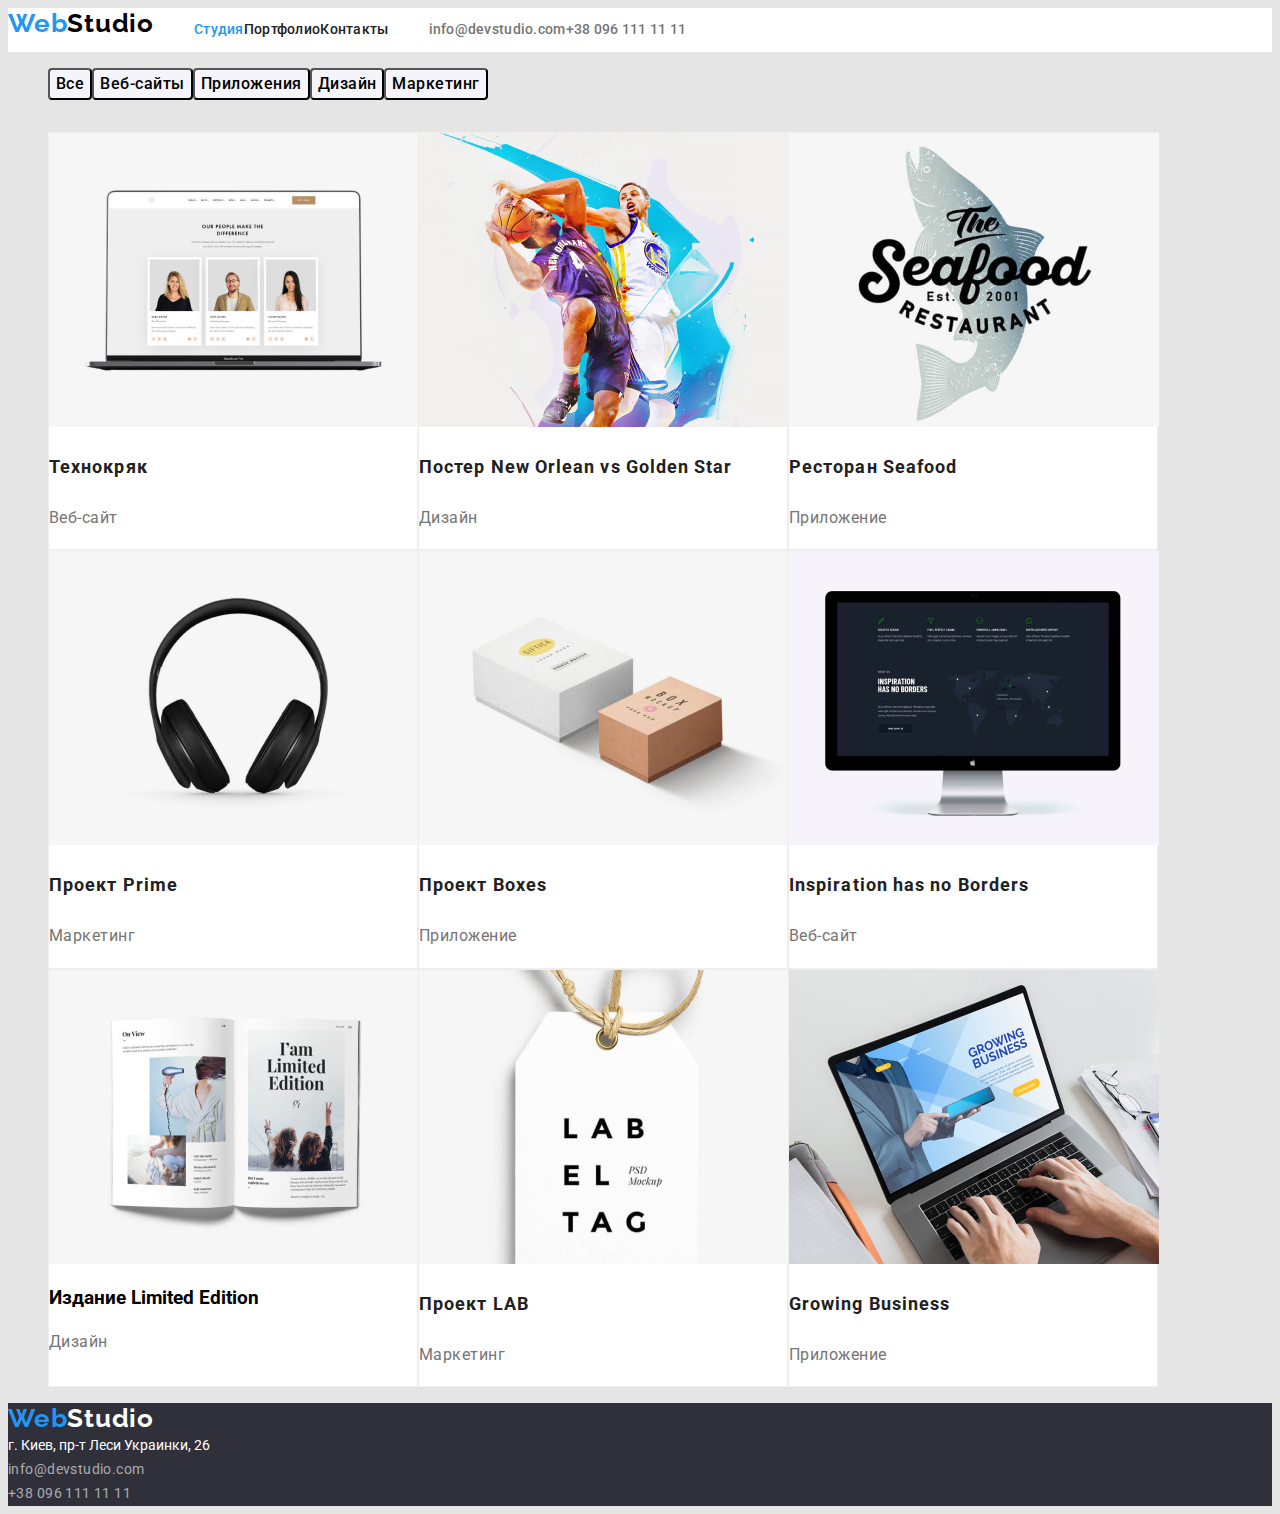
==== portfolio.html @ 60497eec "Add files via upload" ====
<!DOCTYPE html>
<html lang="ru">

<head>
    <meta charset="UTF-8">
    <meta http-equiv="X-UA-Compatible" content="IE=edge">
    <meta name="viewport" content="width=device-width, initial-scale=1.0">
    <title>Document</title>
    <link rel="preconnect" href="https://fonts.googleapis.com">
    <link rel="preconnect" href="https://fonts.gstatic.com" crossorigin>
    <link
        href="https://fonts.googleapis.com/css2?family=Raleway:wght@700&family=Roboto:wght@400;500;700;900&display=swap"
        rel="stylesheet">
    <link rel="stylesheet" href="https://github.com/sindresorhus/modern-normalize/blob/main/modern-normalize.css">
    <link rel="stylesheet" href="./css/styles.css">



</head>

<body class="body-box">
    <!-- Шапка страницы -->
    <header class="heder-box">
        <nav class="nav-box">
            <a class="logo-box" href="./index.html"> <span class="color-logo1">Web</span><span
                    class="color-logo2">Studio</span> </a>
            <ul class="nav-menu">

                <li><a class=" active-page" href="./index.html"> Студия</a></li>
                <li><a class="nav-link" href="./portfolio.html"> Портфолио</a></li>
                <li><a class="nav-link" href=""> Контакты</a></li>

            </ul>
            <ul class="nav-contact">
                <li>
                    <a class="contakt-link" href="mailto:info@devstudio.com">info@devstudio.com</a>
                </li>
                <li>
                    <a class="contakt-link" href="tel:+380961111111">+38 096 111 11 11</a>
                </li>
            </ul>
        </nav>

    </header>
    <main class="main-box">
        <section>
            <!-- Фильтр проектов-->
            <ul class="filter-box">
                <li>
                    <button class="filter" type="button">Все</button>
                </li>
                <li>
                    <button class="filter" type="button">Веб-сайты</button>
                </li>
                <li>
                    <button class="filter" type="button">Приложения</button>
                </li>
                <li>
                    <button class="filter" type="button">Дизайн</button>
                </li>
                <li>
                    <button class="filter" type="button">Маркетинг</button>
                </li>
            </ul>


            <!-- Проекты -->
            <ul class="filter-box2">
                <li class="portfolio-projects-box"><img src="./images/portfolio/Tekhnokryak.jpg" alt="Технокряк">

                    <h3 class="portfolio-project-headline">Технокряк</h3>
                    <p class="portfolio-project-categori"> Веб-сайт</p>
                </li>

                <li class="portfolio-projects-box"><img src="./images/portfolio/Poster-New-Orlean-vs-Golden-Star.jpg"
                        alt="Постер New Orlean vs Golden Star">

                    <h3 class="portfolio-project-headline">Постер New Orlean vs Golden Star</h3>
                    <p class="portfolio-project-categori">Дизайн</p>
                </li>
                <li class="portfolio-projects-box"><img src="./images/portfolio/Restoran-Seafood.jpg"
                        alt="Ресторан Seafood">

                    <h3 class="portfolio-project-headline">Ресторан Seafood</h3>
                    <p class="portfolio-project-categori">Приложение </p>
                </li>

                <li class="portfolio-projects-box"><img src="./images/portfolio/Proekt-Prime.jpg" alt="Проект Prime">

                    <h3 class="portfolio-project-headline">Проект Prime</h3>
                    <p class="portfolio-project-categori"> Маркетинг </p>
                </li>
                <li class="portfolio-projects-box"><img src="./images/portfolio/Proekt-Boxes.jpg" alt="Проект Boxes">

                    <h3 class="portfolio-project-headline">Проект Boxes</h3>
                    <p class="portfolio-project-categori">Приложение </p>
                </li>
                <li class="portfolio-projects-box"><img src="./images/portfolio/Inspiration-has-no-Borders.jpg"
                        alt="Inspiration has no Borders">

                    <h3 class="portfolio-project-headline">Inspiration has no Borders</h3>
                    <p class="portfolio-project-categori"> Веб-сайт</p>
                </li>

                <li class="portfolio-projects-box"><img src="./images/portfolio/Izdanie-Limited-Edition.jpg"
                        alt="Издание Limited Edition">

                    <h3>Издание Limited Edition</h3>
                    <p class="portfolio-project-categori"> Дизайн </p>
                </li>
                <li class="portfolio-projects-box"><img src="./images/portfolio/Proekt-LAB.jpg" alt="Проект LAB">

                    <h3 class="portfolio-project-headline">Проект LAB</h3>
                    <p class="portfolio-project-categori"> Маркетинг</p>
                </li>

                <li class="portfolio-projects-box"><img src="./images/portfolio/Growing-Business.jpg"
                        alt="Growing Business">

                    <h3 class="portfolio-project-headline">Growing Business</h3>
                    <p class="portfolio-project-categori"> Приложение </p>
                </li>

            </ul>
        </section>
    </main>
    <!-- Футер -->
    <footer class="footer-box">
        <a class="footer-logo" href="/index.html"><span class="color-logo1">Web</span><span
                class="color-logo3">Studio</span></a>
        <address class="footer-address">г. Киев, пр-т Леси Украинки, 26</address>
        <a class="footer-contacts" href="mailto:info@devstudio.com">info@devstudio.com</a><br>

        <a class="footer-contacts" href="tel:+380961111111">+38 096 111 11 11</a>

    </footer>
</body>

</html>
---- css/styles.css ----
body{ font-family: 'Raleway', sans-serif;
font-family: 'Roboto', sans-serif;
background-color: #E5E5E5;

}
:root{
    --theme-color:#2196F3;
    --text-primary: #757575;
   --text-secondary: #212121;

   --primari-font:'Roboto';
   --secondary-font:'Raleway';


}
ul{ list-style: none;}



a {  text-decoration:none;
list-style: none;}

/*Logo*/
.color-logo1{ color: #2196F3}
.color-logo2{color: #000;}
.color-logo3{color: #FFF;}
.logo-box{
font-family: var(--secondary-font);
font-weight: bold;
font-size: 26px;
line-height: 1.2;
letter-spacing: 0.03em;
}

/* header */
.heder-box{

font-weight: 500;
font-size: 14px;
line-height: 1.14;
letter-spacing: 0.02em;
background: #FFF;

}
/*flex start*/
.nav-box{
  display: inline-flex;
}
.nav-menu{
   display: block;
  display: inline-flex;
}
.nav-contact{
  display: block;
  display: inline-flex;

}
.features-section{
  display: block;
  display: inline-flex;
  
}
.what-we-do-healine-content{
   display: block;
  display: inline-flex;
}

.team-content{
  display: block;
  display: inline-flex;
}
/*flex end*/





.nav-link{
color: var(--text-secondary);
font-family:  var(--primari-font);
font-weight: 500;
}

.nav-link:hover, .nav-link:focus, .nav-link:active{
  color: var(--theme-color);}

.contakt-link {
        color: var(--text-primary);
}
.contakt-link:focus, .contakt-link:hover{
        color: var(--theme-color);
   
}


/* active page!!*/
.active-page{color: var(--theme-color);
font-family:var(--primari-font);
font-weight: 500;}

/*Slogan*/
.slogan{
font-family: var(--primari-font);  
 width: 696px;
height: 120px;
left: 452px;
top: 280px;
font-weight: 900;
font-size: 44px;
line-height: 1.36;
text-align: center;
letter-spacing: 0.06em;
text-transform: uppercase;
color: #FFFFFF;}



/*Features*/
.headline-features{
  
font-weight: bold;
font-size: 14px;
line-height: 1.14;
letter-spacing: 0.03em;
text-transform: uppercase;
color: var(--text-secondary);}


.text-features{
 width: 270px;   
font-size: 14px;
line-height: 1.71;
letter-spacing: 0.03em;
color: var(--text-primary);
}

/*What we do*/
.what-we-do-healine{
   
font-weight: bold;
font-size: 36px;
line-height: 1.17;
text-align: center;
letter-spacing: 0.03em;
color: var(--text-secondary);}

/* Team*/
.team{
background: #F5F4FA;
}
.team-headline{

font-weight: bold;
font-size: 36px;
line-height: 1.17;
text-align: center;
letter-spacing: 0.03em;
color: var(--text-secondary);}
.team-name{

font-weight: 500;
font-size: 16px;
line-height: 19px;
text-align: center;
letter-spacing: 0.03em;
color: var(--text-secondary);
}
.team-positon{


font-size: 16px;
line-height: 1.9;
text-align: center;
letter-spacing: 0.03em;
color: var(--text-primary);
}
.team-box{
    width: 270px;

background-color: #fff;
}


/*filter */

.filter{cursor: pointer;
background: #F5F4FA;

border-radius: 4px;
font-weight: 500;
font-family:var(--primari-font);

font-size: 16px;
line-height: 1.63;
text-align: center;
letter-spacing: 0.03em


}



.filter:hover, .filter:active, .filter:focus  {
    color: #fff;
background-color:var(--theme-color);
font-family: var(--primari-font);
}

.filter-box{
 
  display: inline-flex;
  justify-content: center;
}
.filter-box2{
 display: flex;
  flex-wrap: wrap;
}



/*Portfolio projects*/
.portfolio-projects-box{
 width: 370px;

background: #FFF;
border: 1px solid #EEE;
box-sizing: border-box;   
}
.portfolio-project-headline{
 
font-size: 18px;
line-height: 2;
letter-spacing: 0.06em;
color: var(--text-secondary);
}
.portfolio-project-categori{

font-size: 16px;
line-height: 1.9;
letter-spacing: 0.03em;
color: var(--text-primary);
}
.images-portfolio{
   width: 370px; 
}


/* Order a service */
.btn-order{
 
width: 200px;
height: 50px;
left: 700px;
top: 430px;
background: var(--theme-color);
box-shadow: 0px 4px 4px rgba(0, 0, 0, 0.15);
border-radius: 4px;
cursor: pointer;}

.order-text{
  font-family: var(--primari-font);
font-weight: bold;  

line-height: 30px;
align-items: center;
text-align: center;
letter-spacing: 0.06em;
color: #FFF;
font-family:  var(--primari-font);
font-style: normal;
font-weight: bold;
}




/*  Footer*/
.footer-box{
background: #2F303A;}
.footer-contacts{

font-size: 14px;
line-height: 1.7;
letter-spacing: 0.03em;
color: rgba(255, 255, 255, 0.6);}
.footer-contacts:hover, .footer-contacts:active, .footer-contacts:focus  {
    color: var(--theme-color);
    font-family:   var(--primari-font);
}


.footer-address{
font-family: var(--primari-font);  
font-style:normal;
font-weight: normal;
font-size: 14px;
line-height: 1.7;
color: #FFF;}


.footer-logo{
font-family:   var(--secondary-font);
font-weight: bold;
font-size: 26px;
line-height: 1.19;
letter-spacing: 0.03em;
}
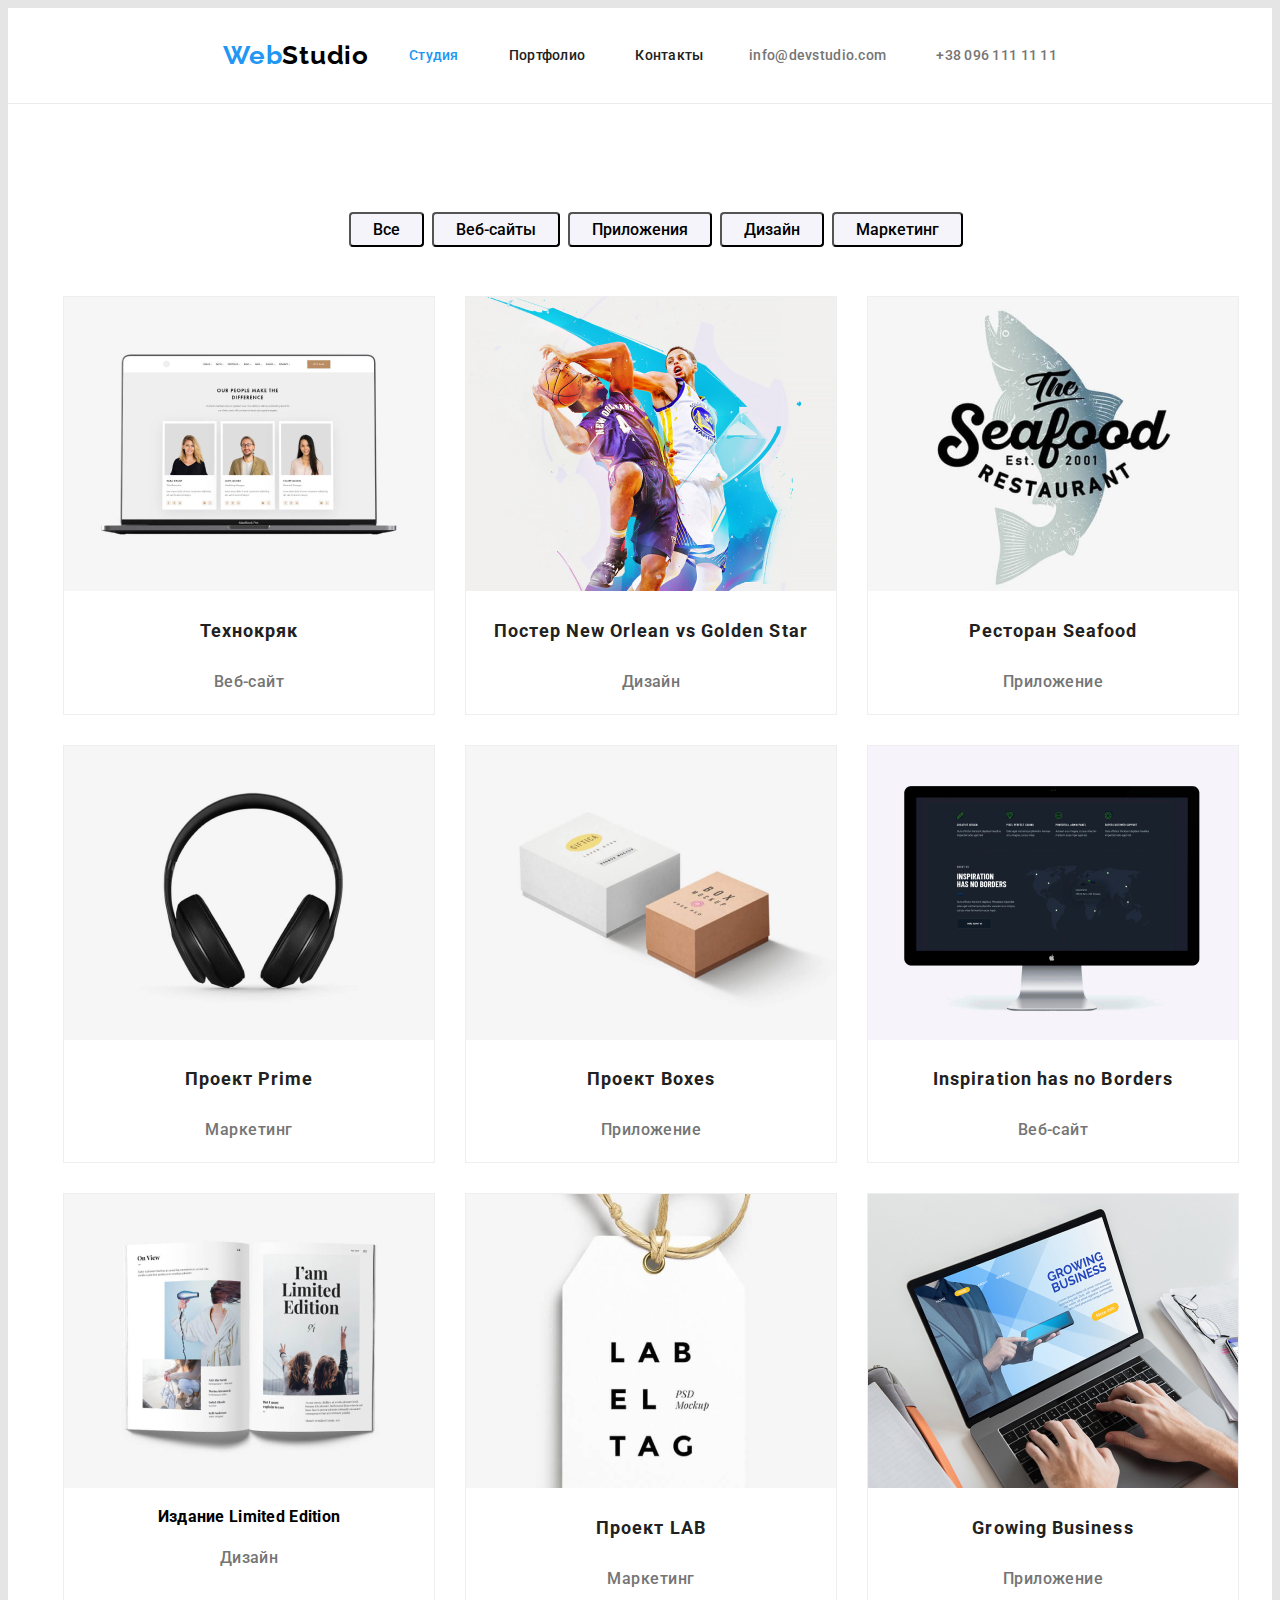
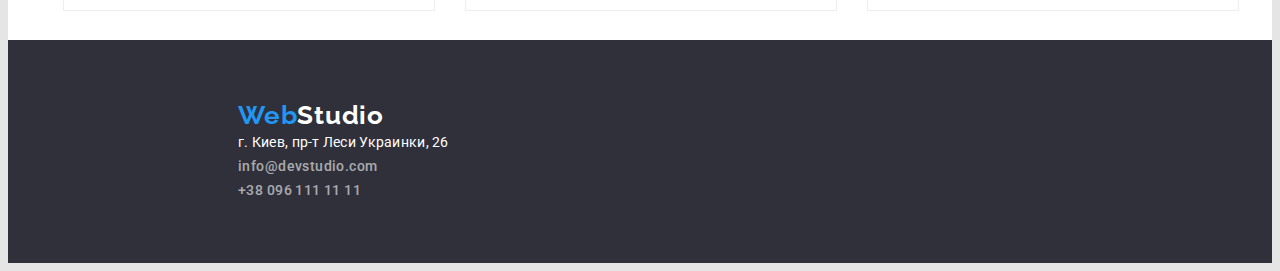
==== commit b261c4fa: "Add files via upload" ====
--- a/portfolio.html
+++ b/portfolio.html
@@ -11,129 +11,143 @@
     <link
         href="https://fonts.googleapis.com/css2?family=Raleway:wght@700&family=Roboto:wght@400;500;700;900&display=swap"
         rel="stylesheet">
-    <link rel="stylesheet" href="https://github.com/sindresorhus/modern-normalize/blob/main/modern-normalize.css">
+
     <link rel="stylesheet" href="./css/styles.css">
-
-
 
 </head>
 
 <body class="body-box">
     <!-- Шапка страницы -->
     <header class="heder-box">
+
+
+        <!-- Основная навигация -->
         <nav class="nav-box">
-            <a class="logo-box" href="./index.html"> <span class="color-logo1">Web</span><span
-                    class="color-logo2">Studio</span> </a>
-            <ul class="nav-menu">
+            <div class="conteiner conteiner-menu2">
+                <div class="grup-logo"> <a class="logo-box" href="./index.html"> <span
+                            class="color-logo1">Web</span><span class="color-logo2">Studio</span> </a></div>
+                <div class="drup1">
+                    <ul class="nav-menu">
 
-                <li><a class=" active-page" href="./index.html"> Студия</a></li>
-                <li><a class="nav-link" href="./portfolio.html"> Портфолио</a></li>
-                <li><a class="nav-link" href=""> Контакты</a></li>
+                        <li><a class="active-page" href="./index.html"> Студия</a></li>
+                        <li><a class="nav-link" href="./portfolio.html"> Портфолио</a></li>
+                        <li><a class="nav-link" href=""> Контакты</a></li>
 
-            </ul>
-            <ul class="nav-contact">
-                <li>
-                    <a class="contakt-link" href="mailto:info@devstudio.com">info@devstudio.com</a>
-                </li>
-                <li>
-                    <a class="contakt-link" href="tel:+380961111111">+38 096 111 11 11</a>
-                </li>
-            </ul>
+                    </ul>
+                </div>
+                <div class="grup2">
+                    <ul class="nav-contact">
+                        <li>
+                            <a class="contakt-link" href="mailto:info@devstudio.com">info@devstudio.com</a>
+                        </li>
+                        <li>
+                            <a class="contakt-link" href="tel:+380961111111">+38 096 111 11 11</a>
+                        </li>
+                    </ul>
+                </div>
+            </div>
         </nav>
 
-    </header>
-    <main class="main-box">
-        <section>
-            <!-- Фильтр проектов-->
-            <ul class="filter-box">
-                <li>
-                    <button class="filter" type="button">Все</button>
-                </li>
-                <li>
-                    <button class="filter" type="button">Веб-сайты</button>
-                </li>
-                <li>
-                    <button class="filter" type="button">Приложения</button>
-                </li>
-                <li>
-                    <button class="filter" type="button">Дизайн</button>
-                </li>
-                <li>
-                    <button class="filter" type="button">Маркетинг</button>
-                </li>
-            </ul>
 
 
-            <!-- Проекты -->
-            <ul class="filter-box2">
-                <li class="portfolio-projects-box"><img src="./images/portfolio/Tekhnokryak.jpg" alt="Технокряк">
 
-                    <h3 class="portfolio-project-headline">Технокряк</h3>
-                    <p class="portfolio-project-categori"> Веб-сайт</p>
-                </li>
+        <main class="main-box">
+            <section>
+                <!-- Фильтр проектов-->
+                <ul class="filter-box">
+                    <li>
+                        <button class="filter" type="button">Все</button>
+                    </li>
+                    <li>
+                        <button class="filter" type="button">Веб-сайты</button>
+                    </li>
+                    <li>
+                        <button class="filter" type="button">Приложения</button>
+                    </li>
+                    <li>
+                        <button class="filter" type="button">Дизайн</button>
+                    </li>
+                    <li>
+                        <button class="filter" type="button">Маркетинг</button>
+                    </li>
+                </ul>
 
-                <li class="portfolio-projects-box"><img src="./images/portfolio/Poster-New-Orlean-vs-Golden-Star.jpg"
-                        alt="Постер New Orlean vs Golden Star">
 
-                    <h3 class="portfolio-project-headline">Постер New Orlean vs Golden Star</h3>
-                    <p class="portfolio-project-categori">Дизайн</p>
-                </li>
-                <li class="portfolio-projects-box"><img src="./images/portfolio/Restoran-Seafood.jpg"
-                        alt="Ресторан Seafood">
+                <!-- Проекты -->
+                <ul class="filter-box2">
+                    <li class="portfolio-projects-box"><img src="./images/portfolio/Tekhnokryak.jpg" alt="Технокряк">
 
-                    <h3 class="portfolio-project-headline">Ресторан Seafood</h3>
-                    <p class="portfolio-project-categori">Приложение </p>
-                </li>
+                        <h3 class="portfolio-project-headline">Технокряк</h3>
+                        <p class="portfolio-project-categori"> Веб-сайт</p>
+                    </li>
 
-                <li class="portfolio-projects-box"><img src="./images/portfolio/Proekt-Prime.jpg" alt="Проект Prime">
+                    <li class="portfolio-projects-box"><img
+                            src="./images/portfolio/Poster-New-Orlean-vs-Golden-Star.jpg"
+                            alt="Постер New Orlean vs Golden Star">
 
-                    <h3 class="portfolio-project-headline">Проект Prime</h3>
-                    <p class="portfolio-project-categori"> Маркетинг </p>
-                </li>
-                <li class="portfolio-projects-box"><img src="./images/portfolio/Proekt-Boxes.jpg" alt="Проект Boxes">
+                        <h3 class="portfolio-project-headline">Постер New Orlean vs Golden Star</h3>
+                        <p class="portfolio-project-categori">Дизайн</p>
+                    </li>
+                    <li class="portfolio-projects-box"><img src="./images/portfolio/Restoran-Seafood.jpg"
+                            alt="Ресторан Seafood">
 
-                    <h3 class="portfolio-project-headline">Проект Boxes</h3>
-                    <p class="portfolio-project-categori">Приложение </p>
-                </li>
-                <li class="portfolio-projects-box"><img src="./images/portfolio/Inspiration-has-no-Borders.jpg"
-                        alt="Inspiration has no Borders">
+                        <h3 class="portfolio-project-headline">Ресторан Seafood</h3>
+                        <p class="portfolio-project-categori">Приложение </p>
+                    </li>
 
-                    <h3 class="portfolio-project-headline">Inspiration has no Borders</h3>
-                    <p class="portfolio-project-categori"> Веб-сайт</p>
-                </li>
+                    <li class="portfolio-projects-box"><img src="./images/portfolio/Proekt-Prime.jpg"
+                            alt="Проект Prime">
 
-                <li class="portfolio-projects-box"><img src="./images/portfolio/Izdanie-Limited-Edition.jpg"
-                        alt="Издание Limited Edition">
+                        <h3 class="portfolio-project-headline">Проект Prime</h3>
+                        <p class="portfolio-project-categori"> Маркетинг </p>
+                    </li>
+                    <li class="portfolio-projects-box"><img src="./images/portfolio/Proekt-Boxes.jpg"
+                            alt="Проект Boxes">
 
-                    <h3>Издание Limited Edition</h3>
-                    <p class="portfolio-project-categori"> Дизайн </p>
-                </li>
-                <li class="portfolio-projects-box"><img src="./images/portfolio/Proekt-LAB.jpg" alt="Проект LAB">
+                        <h3 class="portfolio-project-headline">Проект Boxes</h3>
+                        <p class="portfolio-project-categori">Приложение </p>
+                    </li>
+                    <li class="portfolio-projects-box"><img src="./images/portfolio/Inspiration-has-no-Borders.jpg"
+                            alt="Inspiration has no Borders">
 
-                    <h3 class="portfolio-project-headline">Проект LAB</h3>
-                    <p class="portfolio-project-categori"> Маркетинг</p>
-                </li>
+                        <h3 class="portfolio-project-headline">Inspiration has no Borders</h3>
+                        <p class="portfolio-project-categori"> Веб-сайт</p>
+                    </li>
 
-                <li class="portfolio-projects-box"><img src="./images/portfolio/Growing-Business.jpg"
-                        alt="Growing Business">
+                    <li class="portfolio-projects-box"><img src="./images/portfolio/Izdanie-Limited-Edition.jpg"
+                            alt="Издание Limited Edition">
 
-                    <h3 class="portfolio-project-headline">Growing Business</h3>
-                    <p class="portfolio-project-categori"> Приложение </p>
-                </li>
+                        <h3>Издание Limited Edition</h3>
+                        <p class="portfolio-project-categori"> Дизайн </p>
+                    </li>
+                    <li class="portfolio-projects-box"><img src="./images/portfolio/Proekt-LAB.jpg" alt="Проект LAB">
 
-            </ul>
-        </section>
-    </main>
-    <!-- Футер -->
-    <footer class="footer-box">
-        <a class="footer-logo" href="/index.html"><span class="color-logo1">Web</span><span
-                class="color-logo3">Studio</span></a>
-        <address class="footer-address">г. Киев, пр-т Леси Украинки, 26</address>
-        <a class="footer-contacts" href="mailto:info@devstudio.com">info@devstudio.com</a><br>
+                        <h3 class="portfolio-project-headline">Проект LAB</h3>
+                        <p class="portfolio-project-categori"> Маркетинг</p>
+                    </li>
 
-        <a class="footer-contacts" href="tel:+380961111111">+38 096 111 11 11</a>
+                    <li class="portfolio-projects-box"><img src="./images/portfolio/Growing-Business.jpg"
+                            alt="Growing Business">
 
-    </footer>
+                        <h3 class="portfolio-project-headline">Growing Business</h3>
+                        <p class="portfolio-project-categori"> Приложение </p>
+                    </li>
+
+                </ul>
+            </section>
+        </main>
+        <!-- Футер -->
+        <footer class="footer-box">
+            <div class="container">
+                <a class="footer-logo" href="/index.html"><span class="color-logo1">Web</span><span
+                        class="color-logo3">Studio</span></a>
+                <address class="footer-address">г. Киев, пр-т Леси Украинки, 26</address>
+                <a class="footer-contacts" href="mailto:info@devstudio.com">info@devstudio.com</a><br>
+
+                <a class="footer-contacts" href="tel:+380961111111">+38 096 111 11 11</a>
+            </div>
+
+        </footer>
 </body>
 
 </html>--- a/css/styles.css
+++ b/css/styles.css
@@ -10,12 +10,17 @@
     --theme-color:#2196F3;
     --text-primary: #757575;
    --text-secondary: #212121;
-
+--primary-bg-color: #fff;
    --primari-font:'Roboto';
    --secondary-font:'Raleway';
-
-
-}
+--footer-hero-bg-colo: #2F303A;
+--accent-color: #2196f3;
+--footer-hero-bg-color: #2f303a;
+
+}
+
+
+
 ul{ list-style: none;}
 
 
@@ -36,54 +41,96 @@
 }
 
 /* header */
+.header {
+  border-bottom: 1px solid #ececec;
+}
+
+.conteiner-menu{
+  display: flex;
+}
 .heder-box{
 
 font-weight: 500;
 font-size: 14px;
 line-height: 1.14;
 letter-spacing: 0.02em;
-background: #FFF;
-
-}
-/*flex start*/
-.nav-box{
-  display: inline-flex;
-}
-.nav-menu{
-   display: block;
-  display: inline-flex;
-}
-.nav-contact{
-  display: block;
-  display: inline-flex;
-
-}
-.features-section{
-  display: block;
-  display: inline-flex;
-  
-}
-.what-we-do-healine-content{
-   display: block;
-  display: inline-flex;
-}
-
-.team-content{
-  display: block;
-  display: inline-flex;
-}
-/*flex end*/
-
-
-
-
-
+background: #FFF;}
+
+.conteiner-menu2{
+  display: flex;
+  flex: auto;
+  align-items: center;
+}
+.grup-logo{
+margin-left: 215px;
+}
+
+}
+.grup1{
+
+}
+.grup2{
+ margin-left: auto;
+ margin-right: 215px;
+}
+/*********Герой!************/
+
+.hero {
+    padding: 200px 0;
+    margin-right: auto;
+    margin-left: auto;
+    max-width: 1600px;
+    background-color: var(--footer-hero-bg-color);
+
+  
+}
+
+.hero > .container {
+  display: flex;
+  flex-direction: column;
+  align-items: center;
+  justify-content: center;
+}
+
+.hero-titel {
+  margin-top: 0px;
+  margin-bottom: 30px;
+
+  color: var(--primary-bg-color);
+
+  font-weight: 900;
+  font-size: 44px;
+  line-height: 1.36;
+  text-align: center;
+  letter-spacing: 0.06em;
+  text-transform: uppercase;
+}
+/********************/
+/* контейнер */
+.container {
+  margin-right: auto;
+  margin-left: auto;
+  width: 1200px;
+  padding-left: 15px;
+  padding-right: 15px;
+}
+/********/
+.grup-logo{
+  padding-top: 32px;
+padding-bottom: 32px;
+}
 .nav-link{
 color: var(--text-secondary);
 font-family:  var(--primari-font);
 font-weight: 500;
-}
-
+padding-top: 24px;
+padding-bottom: 25px;
+}
+.nav-box{
+  align-items: center;
+  border-bottom: 1px solid #ECECEC;
+
+}
 .nav-link:hover, .nav-link:focus, .nav-link:active{
   color: var(--theme-color);}
 
@@ -99,22 +146,29 @@
 /* active page!!*/
 .active-page{color: var(--theme-color);
 font-family:var(--primari-font);
-font-weight: 500;}
-
-/*Slogan*/
-.slogan{
-font-family: var(--primari-font);  
- width: 696px;
-height: 120px;
-left: 452px;
-top: 280px;
-font-weight: 900;
-font-size: 44px;
-line-height: 1.36;
-text-align: center;
-letter-spacing: 0.06em;
-text-transform: uppercase;
-color: #FFFFFF;}
+font-weight: 500;
+padding-top: 32px;
+padding-bottom: 32px;}
+
+/*Навигация*/
+.nav-box{
+  display: flex;
+  align-items: center;
+  /*padding: 25px 215px;*/
+  
+}
+.nav-menu{ display:flex;}
+.nav-menu :not(:last-child){margin-right: 50px;}
+
+
+.nav-contact{
+  
+  display: flex;
+  
+  
+}
+.nav-contact :not(:last-child){margin-right: 50px;}
+/***********/
 
 
 
@@ -186,20 +240,57 @@
 
 /*filter */
 
+/* кнопки галереии */
+
+
+
+.contein-filter{
+  display: flex;
+  justify-content:center;
+  
+}
+
+
+
+
+
+.filter-box{
+ display: flex;
+  justify-content: center;
+  
+   
+}
+.filter-box2{
+ display: flex;
+  flex-wrap: wrap;
+   
+}
+/*
+.filter-box{margin: 50px;}*/
+
 .filter{cursor: pointer;
 background: #F5F4FA;
-
 border-radius: 4px;
 font-weight: 500;
 font-family:var(--primari-font);
 
 font-size: 16px;
-line-height: 1.63;
-text-align: center;
-letter-spacing: 0.03em
-
-
-}
+/*line-height: 1.63;
+text-align: center;
+letter-spacing: 0.03em;*/
+padding-top: 6px;
+padding-bottom: 6px;
+padding-left: 22px;
+padding-right: 22px;
+
+}
+.filter{
+  margin-right: 8px;
+  margin-bottom: 20px;
+  margin-top: 94px;
+}
+/*
+.flter :not(:last-child){margin-right: 8px;}*/
 
 
 
@@ -209,25 +300,24 @@
 font-family: var(--primari-font);
 }
 
-.filter-box{
- 
-  display: inline-flex;
-  justify-content: center;
-}
-.filter-box2{
- display: flex;
-  flex-wrap: wrap;
-}
-
+/* списки 
+.list {
+  list-style: none;
+  padding: 0;
+  margin: 0;
+}*/
 
 
 /*Portfolio projects*/
 .portfolio-projects-box{
- width: 370px;
+ /*width: 370px;*/
 
 background: #FFF;
 border: 1px solid #EEE;
-box-sizing: border-box;   
+box-sizing: border-box;
+text-align: center;
+margin: 15px;
+
 }
 .portfolio-project-headline{
  
@@ -246,9 +336,65 @@
 .images-portfolio{
    width: 370px; 
 }
-
-
-/* Order a service */
+/*особенности*/
+.contein1{
+  display:flex;
+  flex: auto ;
+
+}
+.contein1 :not(:last-child){margin-right: 30px;}
+
+.headline-features{
+  
+font-weight: bold;
+font-size: 14px;
+line-height: 1.14;
+letter-spacing: 0.03em;
+text-transform: uppercase;
+color: var(--text-secondary);
+}
+
+.text-features{
+ width: 270px;   
+font-size: 14px;
+line-height: 1.71;
+letter-spacing: 0.03em;
+color: var(--text-primary);
+margin-bottom: 0;
+}
+
+.contein1-2-color{
+  max-width: 1600px;
+    background-color: #FFF; 
+    margin-top: 0; 
+    padding-top: 94px;
+    padding-bottom: 94px;
+}
+.what-we-do-healine{
+  padding-top: 94px;
+}
+.team-headline-section{
+  padding-top: 94px;
+  padding-bottom: 94px;
+
+  
+}
+
+
+.footer-box{
+  padding-top: 60px;
+  padding-bottom: 60px;
+  padding-left: 215px;
+}
+
+/*************/
+
+
+
+
+
+
+/* Order a service 
 .btn-order{
  
 width: 200px;
@@ -272,7 +418,7 @@
 font-family:  var(--primari-font);
 font-style: normal;
 font-weight: bold;
-}
+}*/
 
 
 
@@ -308,3 +454,78 @@
 line-height: 1.19;
 letter-spacing: 0.03em;
 }
+
+/*контейнер*/
+.container {
+  margin-right: auto;
+  margin-left: auto;
+  width: 1200px;
+  padding-left: 15px;
+  padding-right: 15px;
+}
+/* Блок герой */
+.hero {
+  padding: 200px 0;
+  margin-right: auto;
+  margin-left: auto;
+
+  max-width: 1600px;
+  background-color: var(--footer-hero-bg-color);
+}
+
+.hero > .container {
+  display: flex;
+  flex-direction: column;
+  align-items: center;
+  justify-content: center;
+}
+
+.hero-titel {
+  margin-top: 0px;
+  margin-bottom: 30px;
+
+  color: var(--primary-bg-color);
+
+  font-weight: 900;
+  font-size: 44px;
+  line-height: 1.36;
+  text-align: center;
+  letter-spacing: 0.06em;
+  text-transform: uppercase;
+}
+/*Кнопка купить*/
+/*.button {
+  padding: 10px 32px;
+  border: none;
+  border-radius: 4px;
+
+  color: var(--primary-bg-color);
+  background-color: var(--accent-color);
+
+  font-family: inherit;
+  font-weight: 700;
+  font-size: 16px;
+  line-height: 1.87;
+  letter-spacing: 0.06em;
+}*/
+.button {
+    padding: 10px 32px;
+    border: none;
+    border-radius: 4px;
+    color: var(--primary-bg-color);
+    background-color: var(--accent-color);
+    font-family: inherit;
+    font-weight: 700;
+    font-size: 16px;
+    line-height: 1.87;
+    letter-spacing: 0.06em;
+    box-shadow: 0px 4px 4px rgba(0, 0, 0, 0.15);
+border-radius: 4px;
+cursor: pointer;}
+
+
+.button:hover,
+.button:focus {
+  color: var(--accent-color);
+  background-color: var(--primary-bg-color);
+}
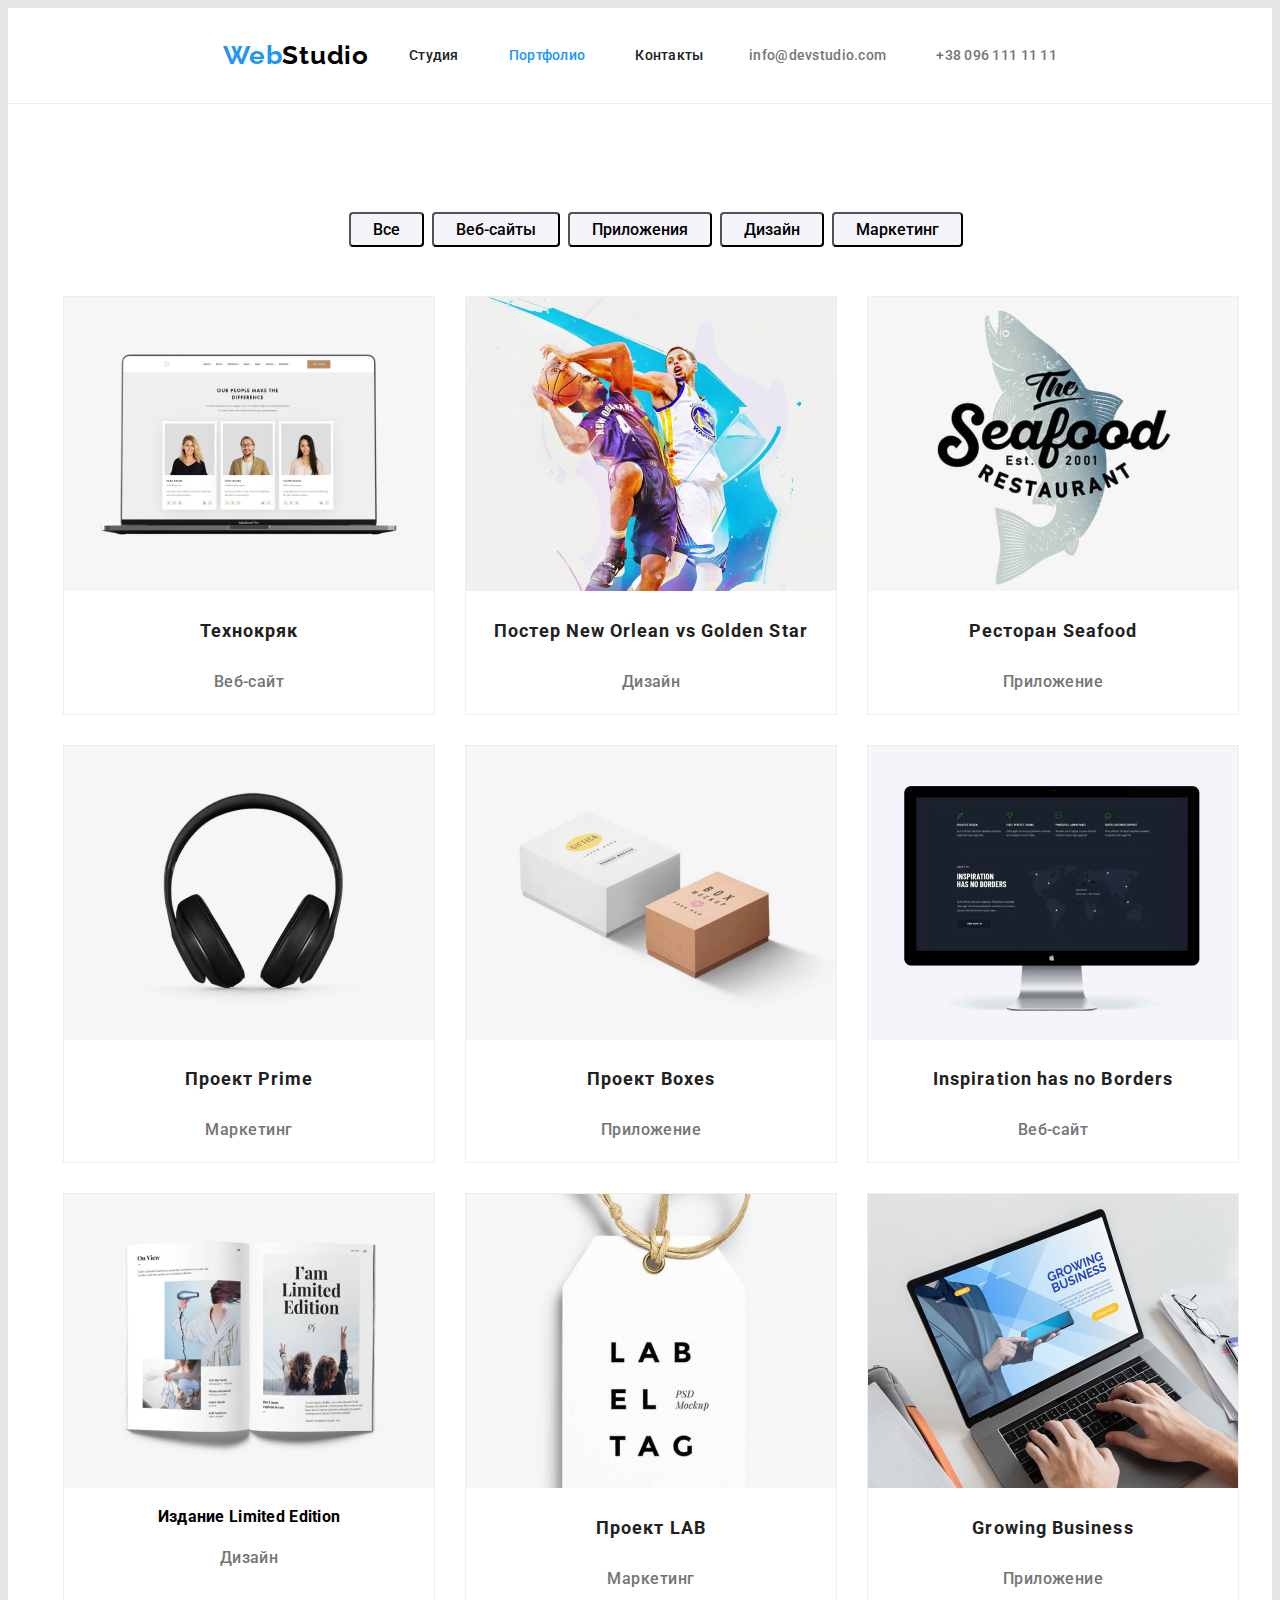
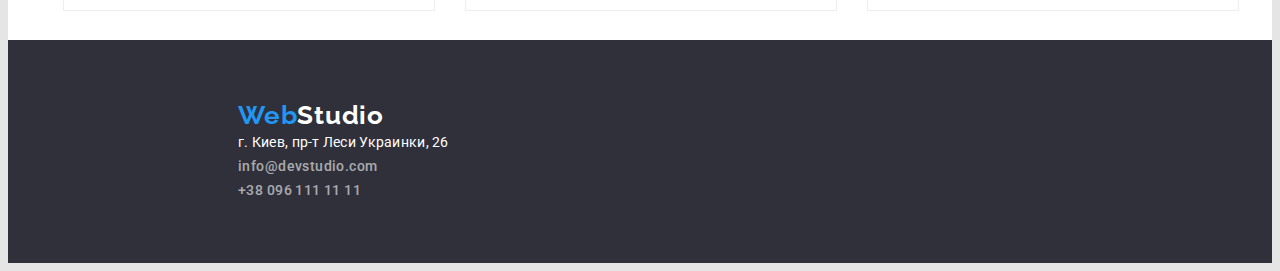
==== commit 413d5100: "Add files via upload" ====
--- a/portfolio.html
+++ b/portfolio.html
@@ -29,8 +29,8 @@
                 <div class="drup1">
                     <ul class="nav-menu">
 
-                        <li><a class="active-page" href="./index.html"> Студия</a></li>
-                        <li><a class="nav-link" href="./portfolio.html"> Портфолио</a></li>
+                        <li><a class="nav-link" href="./index.html"> Студия</a></li>
+                        <li><a class="active-page" href="./portfolio.html"> Портфолио</a></li>
                         <li><a class="nav-link" href=""> Контакты</a></li>
 
                     </ul>
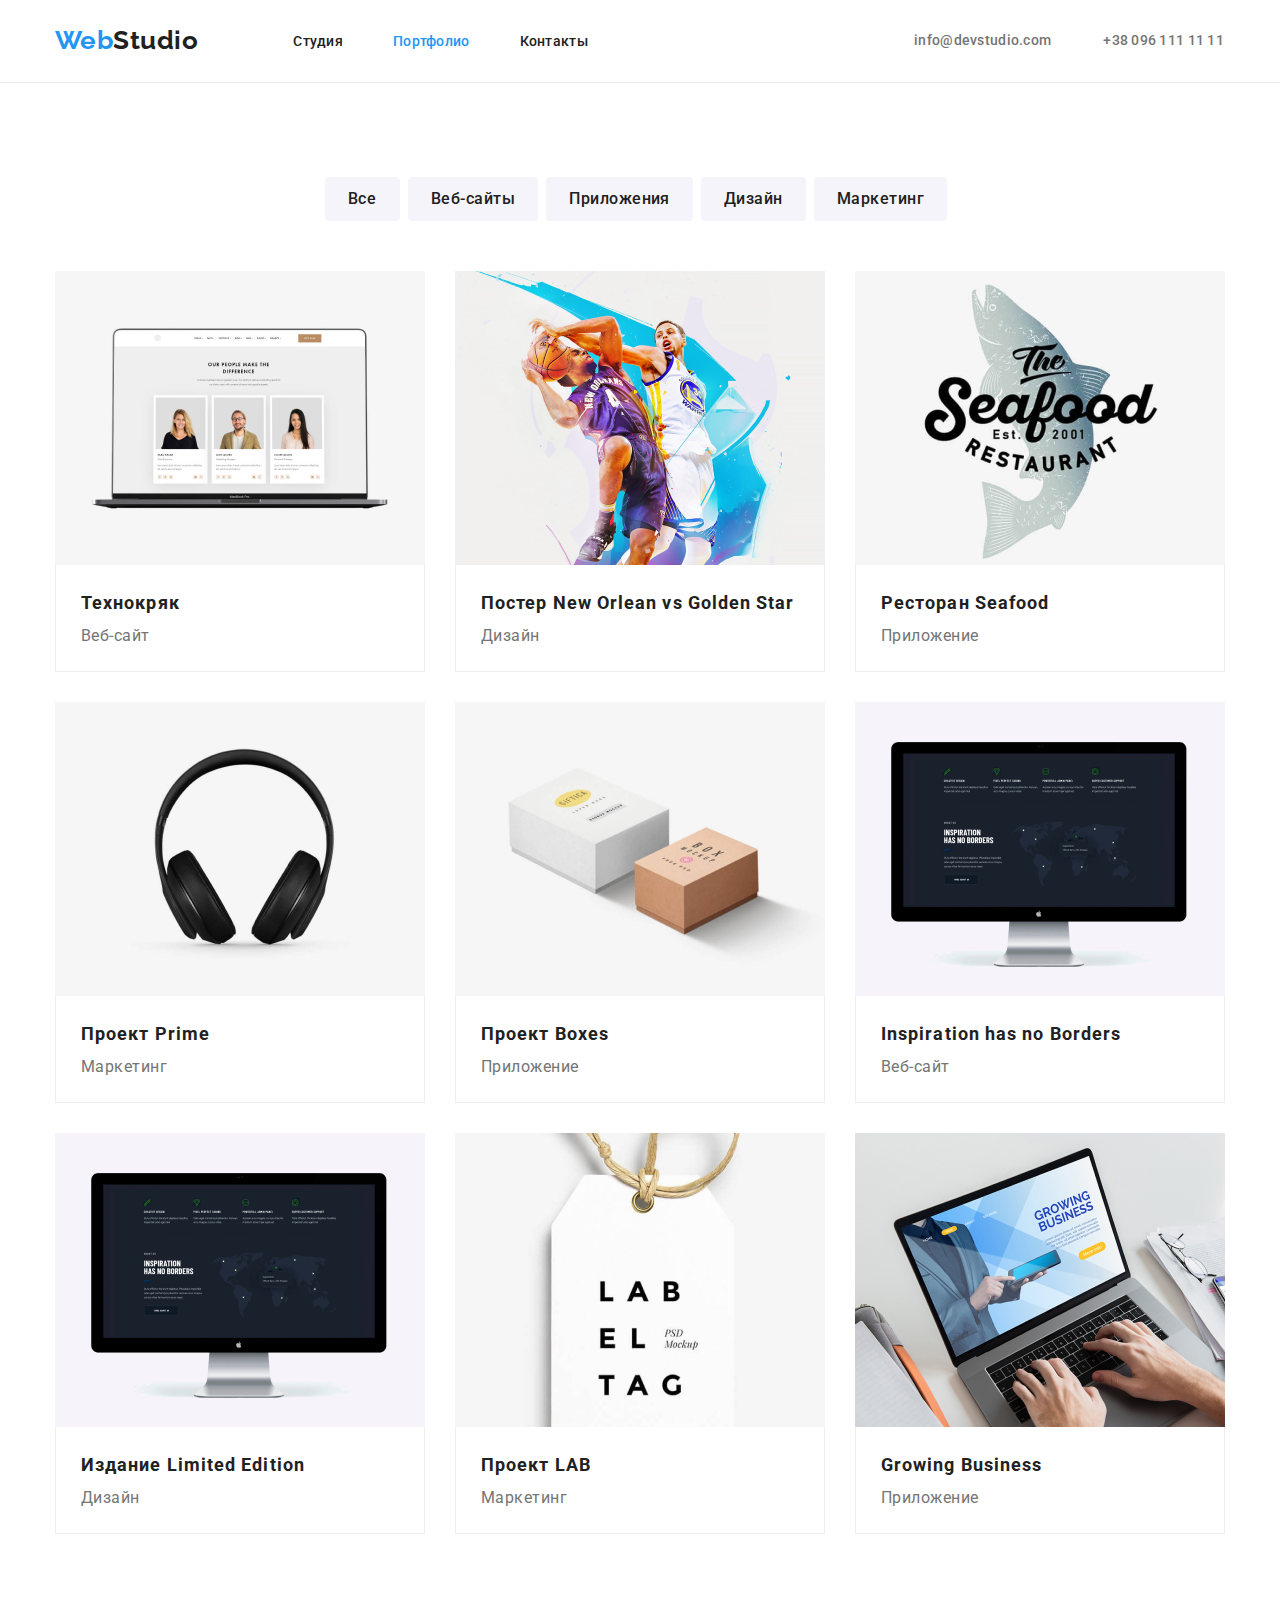
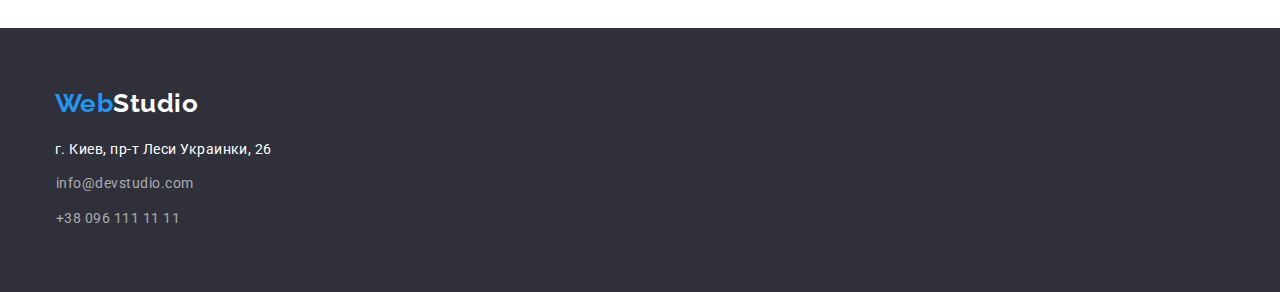
==== commit ec5e3ab1: "Глобальні правки. Залив не той чорновий варіант" ====
--- a/portfolio.html
+++ b/portfolio.html
@@ -2,152 +2,183 @@
 <html lang="ru">
 
 <head>
-    <meta charset="UTF-8">
-    <meta http-equiv="X-UA-Compatible" content="IE=edge">
-    <meta name="viewport" content="width=device-width, initial-scale=1.0">
-    <title>Document</title>
+    <meta charset="UTF-8" />
+    <meta name="viewport" content="width=device-width, initial-scale=1.0" />
+    <title>Портфолио</title>
     <link rel="preconnect" href="https://fonts.googleapis.com">
     <link rel="preconnect" href="https://fonts.gstatic.com" crossorigin>
     <link
         href="https://fonts.googleapis.com/css2?family=Raleway:wght@700&family=Roboto:wght@400;500;700;900&display=swap"
         rel="stylesheet">
-
-    <link rel="stylesheet" href="./css/styles.css">
-
+    <link rel="stylesheet" href="https://cdnjs.cloudflare.com/ajax/libs/modern-normalize/1.1.0/modern-normalize.css">
+    <link rel="stylesheet" href="./css/styles.css" />
 </head>
 
-<body class="body-box">
-    <!-- Шапка страницы -->
-    <header class="heder-box">
+<body>
+    <!-- Шапка сайта -->
+    <header class="page-header">
+        <div class="container flex">
 
 
-        <!-- Основная навигация -->
-        <nav class="nav-box">
-            <div class="conteiner conteiner-menu2">
-                <div class="grup-logo"> <a class="logo-box" href="./index.html"> <span
-                            class="color-logo1">Web</span><span class="color-logo2">Studio</span> </a></div>
-                <div class="drup1">
-                    <ul class="nav-menu">
+            <nav class="nav flex">
+                <a href="./index.html" class="top-logo logo">
+                    <span class="accent">Web</span>Studio
+                </a>
 
-                        <li><a class="nav-link" href="./index.html"> Студия</a></li>
-                        <li><a class="active-page" href="./portfolio.html"> Портфолио</a></li>
-                        <li><a class="nav-link" href=""> Контакты</a></li>
+                <ul class="site-nav list">
+                    <li><a href="./index.html" class="link">Студия</a></li>
+                    <li><a href="./portfolio.html" class="link current">Портфолио</a></li>
+                    <li><a href="" class="link">Контакты</a></li>
+                </ul>
+            </nav>
 
-                    </ul>
-                </div>
-                <div class="grup2">
-                    <ul class="nav-contact">
-                        <li>
-                            <a class="contakt-link" href="mailto:info@devstudio.com">info@devstudio.com</a>
-                        </li>
-                        <li>
-                            <a class="contakt-link" href="tel:+380961111111">+38 096 111 11 11</a>
-                        </li>
-                    </ul>
-                </div>
-            </div>
-        </nav>
+            <ul class="telephone-maill-header list">
+                <li><a href="mailto:info@devstudio.com" class="button">info@devstudio.com</a></li>
+                <li><a href="tel:+380961111111" class="button">+38 096 111 11 11</a></li>
+            </ul>
+        </div>
+    </header>
 
 
+    <main class="section">
+
+        <!-- <h1>Список проектів портфоліо</h1> -->
 
 
-        <main class="main-box">
-            <section>
-                <!-- Фильтр проектов-->
-                <ul class="filter-box">
+        <section>
+            <div class="container">
+
+                <!-- Фільтр -->
+                <ul class="filter flex list">
                     <li>
-                        <button class="filter" type="button">Все</button>
+                        <button type="button" class="button secondary">Все</button>
                     </li>
                     <li>
-                        <button class="filter" type="button">Веб-сайты</button>
+                        <button type="button" class="button secondary">Веб-сайты</button>
                     </li>
                     <li>
-                        <button class="filter" type="button">Приложения</button>
+                        <button type="button" class="button secondary">Приложения</button>
                     </li>
                     <li>
-                        <button class="filter" type="button">Дизайн</button>
+                        <button type="button" class="button secondary">Дизайн</button>
                     </li>
                     <li>
-                        <button class="filter" type="button">Маркетинг</button>
+                        <button type="button" class="button secondary">Маркетинг</button>
                     </li>
                 </ul>
 
+                <!-- Проекти -->
 
-                <!-- Проекты -->
-                <ul class="filter-box2">
-                    <li class="portfolio-projects-box"><img src="./images/portfolio/Tekhnokryak.jpg" alt="Технокряк">
+                <ul class="projects list">
+                    <li class="projects-item">
+                        <a href=""><img src="./images/portfolio/Tekhnokryak.jpg" alt="Проект нашей компании"
+                                width="370" />
+                            <div class="projects-item-description">
+                                <h2>Технокряк</h2>
+                                <p>Веб-сайт</p>
+                            </div>
+                        </a>
+                    </li>
+                    <li class="projects-item">
+                        <a href=""><img src="./images/portfolio/Poster-New-Orlean-vs-Golden-Star.jpg"
+                                alt="Проект нашей компании" width="370" />
+                            <div class="projects-item-description">
+                                <h2>Постер New Orlean vs Golden Star</h2>
+                                <p>Дизайн</p>
+                            </div>
+                        </a>
+                    </li>
+                    <li class="projects-item">
+                        <a href=""><img src="./images/portfolio/Restoran-Seafood.jpg" alt="Проект нашей компании"
+                                width="370" />
+                            <div class="projects-item-description">
+                                <h2>Ресторан Seafood</h2>
+                                <p>Приложение</p>
+                            </div>
+                        </a>
+                    </li>
+                    <li class="projects-item">
+                        <a href=""><img src="./images/portfolio/Proekt-Prime.jpg" alt="Проект нашей компании"
+                                width="370" />
+                            <div class="projects-item-description">
+                                <h2>Проект Prime</h2>
+                                <p>Маркетинг</p>
+                            </div>
+                        </a>
+                    </li>
+                    <li class="projects-item">
+                        <a href=""><img src="./images/portfolio/Proekt-Boxes.jpg" alt="Проект нашей компании"
+                                width="370" />
+                            <div class="projects-item-description">
+                                <h2>Проект Boxes</h2>
+                                <p>Приложение</p>
+                            </div>
+                        </a>
+                    </li>
+                    <li class="projects-item">
+                        <a href=""><img src="./images/portfolio/Inspiration-has-no-Borders.jpg"
+                                alt="Проект нашей компании" width="370" />
+                            <div class="projects-item-description">
+                                <h2>Inspiration has no Borders</h2>
+                                <p>Веб-сайт</p>
+                            </div>
+                        </a>
+                    </li>
+                    <li class="projects-item">
+                        <a href=""><img src="./images/portfolio/Inspiration-has-no-Borders.jpg"
+                                alt="Проект нашей компании" width="370" />
+                            <div class="projects-item-description">
+                                <h2>Издание Limited Edition</h2>
+                                <p>Дизайн</p>
+                            </div>
+                        </a>
+                    </li>
+                    <li class="projects-item">
+                        <a href=""><img src="./images/portfolio/Proekt-LAB.jpg" alt="Проект нашей компании"
+                                width="370" />
+                            <div class="projects-item-description">
+                                <h2>Проект LAB</h2>
+                                <p>Маркетинг</p>
+                            </div>
+                        </a>
+                    </li>
+                    <li class="projects-item">
+                        <a href=""><img src="./images/portfolio/Growing-Business.jpg" alt="Проект нашей компании"
+                                width="370" />
+                            <div class="projects-item-description">
+                                <h2>Growing Business</h2>
+                                <p>Приложение</p>
+                            </div>
+                        </a>
+                    </li>
+                </ul>
+            </div>
+        </section>
 
-                        <h3 class="portfolio-project-headline">Технокряк</h3>
-                        <p class="portfolio-project-categori"> Веб-сайт</p>
-                    </li>
+    </main>
 
-                    <li class="portfolio-projects-box"><img
-                            src="./images/portfolio/Poster-New-Orlean-vs-Golden-Star.jpg"
-                            alt="Постер New Orlean vs Golden Star">
+    <!-- Футер -->
 
-                        <h3 class="portfolio-project-headline">Постер New Orlean vs Golden Star</h3>
-                        <p class="portfolio-project-categori">Дизайн</p>
-                    </li>
-                    <li class="portfolio-projects-box"><img src="./images/portfolio/Restoran-Seafood.jpg"
-                            alt="Ресторан Seafood">
+    <footer class="footer">
+        <div class="container">
+            <div>
+                <a href="./index.html" class="footer-logo logo">
+                    <span class="accent">Web</span><span class="second-part">Studio</span>
+                </a>
 
-                        <h3 class="portfolio-project-headline">Ресторан Seafood</h3>
-                        <p class="portfolio-project-categori">Приложение </p>
-                    </li>
+                <address class="address">
+                    <p class="address-margin">г. Киев, пр-т Леси Украинки, 26</p>
+                    <ul class="list">
+                        <li class="address-margin"><a href="mailto:info@devstudio.com"
+                                class="button">info@devstudio.com</a>
+                        </li>
+                        <li><a href="tel:+380961111111" class="button">+38 096 111 11 11</a></li>
+                    </ul>
+                </address>
+            </div>
+        </div>
+    </footer>
 
-                    <li class="portfolio-projects-box"><img src="./images/portfolio/Proekt-Prime.jpg"
-                            alt="Проект Prime">
-
-                        <h3 class="portfolio-project-headline">Проект Prime</h3>
-                        <p class="portfolio-project-categori"> Маркетинг </p>
-                    </li>
-                    <li class="portfolio-projects-box"><img src="./images/portfolio/Proekt-Boxes.jpg"
-                            alt="Проект Boxes">
-
-                        <h3 class="portfolio-project-headline">Проект Boxes</h3>
-                        <p class="portfolio-project-categori">Приложение </p>
-                    </li>
-                    <li class="portfolio-projects-box"><img src="./images/portfolio/Inspiration-has-no-Borders.jpg"
-                            alt="Inspiration has no Borders">
-
-                        <h3 class="portfolio-project-headline">Inspiration has no Borders</h3>
-                        <p class="portfolio-project-categori"> Веб-сайт</p>
-                    </li>
-
-                    <li class="portfolio-projects-box"><img src="./images/portfolio/Izdanie-Limited-Edition.jpg"
-                            alt="Издание Limited Edition">
-
-                        <h3>Издание Limited Edition</h3>
-                        <p class="portfolio-project-categori"> Дизайн </p>
-                    </li>
-                    <li class="portfolio-projects-box"><img src="./images/portfolio/Proekt-LAB.jpg" alt="Проект LAB">
-
-                        <h3 class="portfolio-project-headline">Проект LAB</h3>
-                        <p class="portfolio-project-categori"> Маркетинг</p>
-                    </li>
-
-                    <li class="portfolio-projects-box"><img src="./images/portfolio/Growing-Business.jpg"
-                            alt="Growing Business">
-
-                        <h3 class="portfolio-project-headline">Growing Business</h3>
-                        <p class="portfolio-project-categori"> Приложение </p>
-                    </li>
-
-                </ul>
-            </section>
-        </main>
-        <!-- Футер -->
-        <footer class="footer-box">
-            <div class="container">
-                <a class="footer-logo" href="/index.html"><span class="color-logo1">Web</span><span
-                        class="color-logo3">Studio</span></a>
-                <address class="footer-address">г. Киев, пр-т Леси Украинки, 26</address>
-                <a class="footer-contacts" href="mailto:info@devstudio.com">info@devstudio.com</a><br>
-
-                <a class="footer-contacts" href="tel:+380961111111">+38 096 111 11 11</a>
-            </div>
-
-        </footer>
 </body>
 
 </html>--- a/css/styles.css
+++ b/css/styles.css
@@ -1,531 +1,471 @@
-
-
-
-body{ font-family: 'Raleway', sans-serif;
-font-family: 'Roboto', sans-serif;
-background-color: #E5E5E5;
-
-}
-:root{
-    --theme-color:#2196F3;
-    --text-primary: #757575;
-   --text-secondary: #212121;
---primary-bg-color: #fff;
-   --primari-font:'Roboto';
-   --secondary-font:'Raleway';
---footer-hero-bg-colo: #2F303A;
---accent-color: #2196f3;
---footer-hero-bg-color: #2f303a;
-
-}
-
-
-
-ul{ list-style: none;}
-
-
-
-a {  text-decoration:none;
-list-style: none;}
-
-/*Logo*/
-.color-logo1{ color: #2196F3}
-.color-logo2{color: #000;}
-.color-logo3{color: #FFF;}
-.logo-box{
-font-family: var(--secondary-font);
-font-weight: bold;
-font-size: 26px;
-line-height: 1.2;
-letter-spacing: 0.03em;
-}
-
-/* header */
-.header {
-  border-bottom: 1px solid #ececec;
-}
-
-.conteiner-menu{
-  display: flex;
-}
-.heder-box{
-
-font-weight: 500;
-font-size: 14px;
-line-height: 1.14;
-letter-spacing: 0.02em;
-background: #FFF;}
-
-.conteiner-menu2{
-  display: flex;
-  flex: auto;
-  align-items: center;
-}
-.grup-logo{
-margin-left: 215px;
-}
-
-}
-.grup1{
-
-}
-.grup2{
- margin-left: auto;
- margin-right: 215px;
-}
-/*********Герой!************/
-
-.hero {
-    padding: 200px 0;
-    margin-right: auto;
-    margin-left: auto;
-    max-width: 1600px;
-    background-color: var(--footer-hero-bg-color);
-
-  
-}
-
-.hero > .container {
-  display: flex;
-  flex-direction: column;
-  align-items: center;
-  justify-content: center;
-}
-
-.hero-titel {
-  margin-top: 0px;
-  margin-bottom: 30px;
-
-  color: var(--primary-bg-color);
-
-  font-weight: 900;
-  font-size: 44px;
-  line-height: 1.36;
-  text-align: center;
-  letter-spacing: 0.06em;
-  text-transform: uppercase;
-}
-/********************/
-/* контейнер */
+:root {
+  --accent-color: #2196f3;
+  --primary-white-color: #ffffff;
+  --primary-text-color: #212121;
+  --secondary-text-color: #757575;
+  --title-text-color: #212121;
+  --secondary-background-color: #2f303a;
+  --special-background-color: #f5f4fa;
+}
+
+body {
+  margin: 0;
+  font-family: Roboto, sans-serif;
+  background-color: var(--primary-white-color);
+  color: var(--primary-text-color);
+  letter-spacing: 0.03em;
+}
+
+h1,
+h2,
+h3,
+h4,
+h5,
+h6,
+p {
+  margin-top: 0;
+  margin-bottom: 0;
+}
+
+ul,
+ol {
+  margin-top: 0;
+  margin-bottom: 0;
+  padding-left: 0;
+}
+
+img {
+  display: block;
+}
+
+/****************  COMPONENTS ************/
+
 .container {
-  margin-right: auto;
-  margin-left: auto;
   width: 1200px;
   padding-left: 15px;
   padding-right: 15px;
-}
-/********/
-.grup-logo{
-  padding-top: 32px;
-padding-bottom: 32px;
-}
-.nav-link{
-color: var(--text-secondary);
-font-family:  var(--primari-font);
-font-weight: 500;
-padding-top: 24px;
-padding-bottom: 25px;
-}
-.nav-box{
-  align-items: center;
-  border-bottom: 1px solid #ECECEC;
-
-}
-.nav-link:hover, .nav-link:focus, .nav-link:active{
-  color: var(--theme-color);}
-
-.contakt-link {
-        color: var(--text-primary);
-}
-.contakt-link:focus, .contakt-link:hover{
-        color: var(--theme-color);
-   
-}
-
-
-/* active page!!*/
-.active-page{color: var(--theme-color);
-font-family:var(--primari-font);
-font-weight: 500;
-padding-top: 32px;
-padding-bottom: 32px;}
-
-/*Навигация*/
-.nav-box{
-  display: flex;
-  align-items: center;
-  /*padding: 25px 215px;*/
-  
-}
-.nav-menu{ display:flex;}
-.nav-menu :not(:last-child){margin-right: 50px;}
-
-
-.nav-contact{
-  
-  display: flex;
-  
-  
-}
-.nav-contact :not(:last-child){margin-right: 50px;}
-/***********/
-
-
-
-/*Features*/
-.headline-features{
-  
-font-weight: bold;
-font-size: 14px;
-line-height: 1.14;
-letter-spacing: 0.03em;
-text-transform: uppercase;
-color: var(--text-secondary);}
-
-
-.text-features{
- width: 270px;   
-font-size: 14px;
-line-height: 1.71;
-letter-spacing: 0.03em;
-color: var(--text-primary);
-}
-
-/*What we do*/
-.what-we-do-healine{
-   
-font-weight: bold;
-font-size: 36px;
-line-height: 1.17;
-text-align: center;
-letter-spacing: 0.03em;
-color: var(--text-secondary);}
-
-/* Team*/
-.team{
-background: #F5F4FA;
-}
-.team-headline{
-
-font-weight: bold;
-font-size: 36px;
-line-height: 1.17;
-text-align: center;
-letter-spacing: 0.03em;
-color: var(--text-secondary);}
-.team-name{
-
-font-weight: 500;
-font-size: 16px;
-line-height: 19px;
-text-align: center;
-letter-spacing: 0.03em;
-color: var(--text-secondary);
-}
-.team-positon{
-
-
-font-size: 16px;
-line-height: 1.9;
-text-align: center;
-letter-spacing: 0.03em;
-color: var(--text-primary);
-}
-.team-box{
-    width: 270px;
-
-background-color: #fff;
-}
-
-
-/*filter */
-
-/* кнопки галереии */
-
-
-
-.contein-filter{
-  display: flex;
-  justify-content:center;
-  
-}
-
-
-
-
-
-.filter-box{
- display: flex;
-  justify-content: center;
-  
-   
-}
-.filter-box2{
- display: flex;
-  flex-wrap: wrap;
-   
-}
-/*
-.filter-box{margin: 50px;}*/
-
-.filter{cursor: pointer;
-background: #F5F4FA;
-border-radius: 4px;
-font-weight: 500;
-font-family:var(--primari-font);
-
-font-size: 16px;
-/*line-height: 1.63;
-text-align: center;
-letter-spacing: 0.03em;*/
-padding-top: 6px;
-padding-bottom: 6px;
-padding-left: 22px;
-padding-right: 22px;
-
-}
-.filter{
-  margin-right: 8px;
-  margin-bottom: 20px;
-  margin-top: 94px;
-}
-/*
-.flter :not(:last-child){margin-right: 8px;}*/
-
-
-
-.filter:hover, .filter:active, .filter:focus  {
-    color: #fff;
-background-color:var(--theme-color);
-font-family: var(--primari-font);
-}
-
-/* списки 
+  margin: 0 auto;
+
+  /* outline: 2px solid tomato; */
+}
+
 .list {
   list-style: none;
   padding: 0;
-  margin: 0;
-}*/
-
-
-/*Portfolio projects*/
-.portfolio-projects-box{
- /*width: 370px;*/
-
-background: #FFF;
-border: 1px solid #EEE;
-box-sizing: border-box;
-text-align: center;
-margin: 15px;
-
-}
-.portfolio-project-headline{
- 
-font-size: 18px;
-line-height: 2;
-letter-spacing: 0.06em;
-color: var(--text-secondary);
-}
-.portfolio-project-categori{
-
-font-size: 16px;
-line-height: 1.9;
-letter-spacing: 0.03em;
-color: var(--text-primary);
-}
-.images-portfolio{
-   width: 370px; 
-}
-/*особенности*/
-.contein1{
-  display:flex;
-  flex: auto ;
-
-}
-.contein1 :not(:last-child){margin-right: 30px;}
-
-.headline-features{
-  
-font-weight: bold;
-font-size: 14px;
-line-height: 1.14;
-letter-spacing: 0.03em;
-text-transform: uppercase;
-color: var(--text-secondary);
-}
-
-.text-features{
- width: 270px;   
-font-size: 14px;
-line-height: 1.71;
-letter-spacing: 0.03em;
-color: var(--text-primary);
-margin-bottom: 0;
-}
-
-.contein1-2-color{
-  max-width: 1600px;
-    background-color: #FFF; 
-    margin-top: 0; 
-    padding-top: 94px;
-    padding-bottom: 94px;
-}
-.what-we-do-healine{
-  padding-top: 94px;
-}
-.team-headline-section{
-  padding-top: 94px;
-  padding-bottom: 94px;
-
-  
-}
-
-
-.footer-box{
-  padding-top: 60px;
-  padding-bottom: 60px;
-  padding-left: 215px;
-}
-
-/*************/
-
-
-
-
-
-
-/* Order a service 
-.btn-order{
- 
-width: 200px;
-height: 50px;
-left: 700px;
-top: 430px;
-background: var(--theme-color);
-box-shadow: 0px 4px 4px rgba(0, 0, 0, 0.15);
-border-radius: 4px;
-cursor: pointer;}
-
-.order-text{
-  font-family: var(--primari-font);
-font-weight: bold;  
-
-line-height: 30px;
-align-items: center;
-text-align: center;
-letter-spacing: 0.06em;
-color: #FFF;
-font-family:  var(--primari-font);
-font-style: normal;
-font-weight: bold;
-}*/
-
-
-
-
-/*  Footer*/
-.footer-box{
-background: #2F303A;}
-.footer-contacts{
-
-font-size: 14px;
-line-height: 1.7;
-letter-spacing: 0.03em;
-color: rgba(255, 255, 255, 0.6);}
-.footer-contacts:hover, .footer-contacts:active, .footer-contacts:focus  {
-    color: var(--theme-color);
-    font-family:   var(--primari-font);
-}
-
-
-.footer-address{
-font-family: var(--primari-font);  
-font-style:normal;
-font-weight: normal;
-font-size: 14px;
-line-height: 1.7;
-color: #FFF;}
-
-
-.footer-logo{
-font-family:   var(--secondary-font);
-font-weight: bold;
-font-size: 26px;
-line-height: 1.19;
-letter-spacing: 0.03em;
-}
-
-/*контейнер*/
-.container {
-  margin-right: auto;
-  margin-left: auto;
-  width: 1200px;
-  padding-left: 15px;
-  padding-right: 15px;
-}
-/* Блок герой */
-.hero {
-  padding: 200px 0;
-  margin-right: auto;
-  margin-left: auto;
-
-  max-width: 1600px;
-  background-color: var(--footer-hero-bg-color);
-}
-
-.hero > .container {
-  display: flex;
-  flex-direction: column;
-  align-items: center;
-  justify-content: center;
-}
-
-.hero-titel {
-  margin-top: 0px;
-  margin-bottom: 30px;
-
-  color: var(--primary-bg-color);
-
-  font-weight: 900;
-  font-size: 44px;
-  line-height: 1.36;
+}
+
+.unvisible {
+  color: var(--primary-white-color);
+}
+
+.flex {
+  display: flex;
+  flex-direction: row;
+}
+
+.no-margin.list {
+  margin: 0;
+}
+
+.no-margin {
+  margin: 0;
+}
+
+/********************** END COMPONENTS*********************/
+
+/********************* BUTTONS*********************/
+
+.button {
+  cursor: pointer;
+  color: var(--secondary-text-color);
+  font-family: inherit;
+  display: inline-block;
   text-align: center;
-  letter-spacing: 0.06em;
-  text-transform: uppercase;
-}
-/*Кнопка купить*/
-/*.button {
-  padding: 10px 32px;
-  border: none;
-  border-radius: 4px;
-
-  color: var(--primary-bg-color);
+  border: 1px solid transparent;
+}
+
+.button.primary {
+  color: var(--primary-white-color);
   background-color: var(--accent-color);
-
   font-family: inherit;
   font-weight: 700;
   font-size: 16px;
   line-height: 1.87;
+  display: flex;
+  align-items: center;
   letter-spacing: 0.06em;
-}*/
-.button {
-    padding: 10px 32px;
-    border: none;
-    border-radius: 4px;
-    color: var(--primary-bg-color);
-    background-color: var(--accent-color);
-    font-family: inherit;
-    font-weight: 700;
-    font-size: 16px;
-    line-height: 1.87;
-    letter-spacing: 0.06em;
-    box-shadow: 0px 4px 4px rgba(0, 0, 0, 0.15);
-border-radius: 4px;
-cursor: pointer;}
-
-
-.button:hover,
-.button:focus {
-  color: var(--accent-color);
-  background-color: var(--primary-bg-color);
-}
+  padding: 10px 32px;
+  border-radius: 4px;
+  margin: 0 auto;
+}
+
+.button.secondary {
+  color: var(--primary-text-color);
+  background-color: var(--special-background-color);
+  /* background-color: transparent; */
+  font-family: inherit;
+  font-weight: 500;
+  font-size: 16px;
+  line-height: 1.87;
+  display: flex;
+  align-items: center;
+  padding: 6px 22px;
+  letter-spacing: 0.03em;
+  border-radius: 4px;
+  min-width: 75px;
+}
+
+.button.secondary:hover,
+.button.secondary:focus {
+  color: var(--primary-white-color);
+  background-color: var(--accent-color);
+}
+
+.button.primary:hover,
+.button.primary:focus {
+  color: var(--accent-color);
+  background-color: var(--primary-white-color);
+}
+
+/****************END BUTTONS*****************/
+
+/**************** HEADER****************/
+.page-header {
+  border-bottom: 1px solid #ececec;
+}
+
+.page-header li {
+  padding: 32px 0;
+}
+
+.top-logo {
+  color: var(--title-text-color);
+  font-family: Raleway;
+  font-weight: 700;
+  font-size: 26px;
+  line-height: 1.17;
+  text-decoration: none;
+  margin: 0 95px 0 0;
+  padding: 25px 0 25px 0;
+  /* outline: 2px solid red; */
+}
+
+.logo .accent {
+  color: var(--accent-color);
+}
+
+/**************** NAVIGATION ****************/
+
+.site-nav .link {
+  color: var(--primary-text-color);
+  font-weight: 500;
+  font-size: 14px;
+  line-height: 1.14;
+  letter-spacing: 0.02em;
+  text-decoration: none;
+  margin-right: 50px;
+}
+
+.site-nav .link:hover,
+.site-nav .link:focus {
+  color: var(--accent-color);
+}
+
+.site-nav {
+  display: flex;
+  margin: auto 0;
+}
+
+.site-nav .link.current {
+  color: var(--accent-color);
+}
+
+.telephone-maill-header {
+  font-style: normal;
+  font-weight: 500;
+  font-size: 14px;
+  line-height: 1.14;
+  letter-spacing: 0.02em;
+  display: flex;
+  flex-direction: row;
+  align-items: flex-end;
+  margin-left: auto;
+}
+
+.telephone-maill-header .button {
+  color: var(--secondary-text-color);
+  text-decoration: none;
+  margin-left: 50px;
+}
+
+.telephone-maill-header .button:hover,
+.telephone-maill-header .button:focus {
+  color: var(--accent-color);
+}
+
+/**************** END NAVIGATION ****************/
+
+/**************** END HEADER ****************/
+
+/**************** HERO ****************/
+
+.hero {
+  background-color: var(--secondary-background-color);
+  padding-bottom: 200px;
+  padding-top: 200px;
+  text-align: center;
+}
+
+.hero-content {
+  margin: 0 auto;
+  max-width: 700px;
+}
+.hero-title {
+  color: var(--primary-white-color);
+  font-weight: 900;
+  font-size: 44px;
+  line-height: 1.36;
+  letter-spacing: 0.06em;
+  text-transform: uppercase;
+  /* margin: 0 auto; */
+  margin-bottom: 30px;
+}
+
+/****************END HERO****************/
+
+/**************** SECTION****************/
+
+.section .title,
+.section-special-first .title {
+  color: var(--title-text-color);
+  font-size: 14px;
+  line-height: 1.14;
+  text-transform: uppercase;
+  margin-top: 0;
+  margin-bottom: 10px;
+}
+
+.section-main-title {
+  color: var(--title-text-color);
+  font-size: 36px;
+  line-height: 1.17;
+  text-align: center;
+  margin-top: 0;
+  margin-bottom: 50px;
+}
+
+.section {
+  padding: 94px 0;
+}
+
+.section-special-first {
+  padding: 94px 0 47px 0;
+}
+
+.section-special-second {
+  padding: 47px 0 94px 0;
+}
+
+/**************** END SECTION ****************/
+
+/**************** FEATURES ****************/
+
+.feature-list .text {
+  color: var(--secondary-text-color);
+  font-size: 14px;
+  line-height: 1.71;
+}
+
+.feature-list {
+  text-align: left;
+  display: inline-block;
+  display: flex;
+  margin-left: -30px;
+  margin-top: -30px;
+}
+
+.feature-list-item {
+  margin-top: 30px;
+  margin-left: 30px;
+  flex-basis: calc((100% - 120px) / 4);
+  /* width: 270px; */
+}
+
+/**************** END FEATURES *****************/
+
+/**************** SERVICES *****************/
+
+.services-list {
+  display: inline-block;
+  display: flex;
+  flex-direction: row;
+  flex-wrap: wrap;
+  margin-left: -30px;
+  margin-top: -30px;
+}
+
+.services-list-item {
+  margin-left: 30px;
+  margin-top: 30px;
+  flex-basis: calc((100% - 90px) / 3);
+}
+
+/**************** END SERVICES *****************/
+
+/****************EMPLOYEES *****************/
+
+.employees {
+  background-color: var(--special-background-color);
+  text-align: center;
+}
+
+.employees-list {
+  /* margin: 0; */
+  display: inline-block;
+  display: flex;
+  flex-direction: row;
+  flex-wrap: wrap;
+  margin-left: -30px;
+  margin-top: -30px;
+}
+
+.employees-item {
+  background-color: #fff;
+  margin: 0;
+  display: inline-block;
+  margin-left: 30px;
+  margin-top: 30px;
+  flex-basis: calc((100% - 120px) / 4);
+  box-shadow: 0px 1px 3px rgba(0, 0, 0, 0.12), 0px 1px 1px rgba(0, 0, 0, 0.14),
+    0px 2px 1px rgba(0, 0, 0, 0.2);
+  border-radius: 0px 0px 4px 4px;
+}
+
+.employees-item-description {
+  padding: 30px;
+}
+
+.employees-item h3 {
+  color: var(--title-text-color);
+  font-weight: 500;
+  font-size: 16px;
+  line-height: 1.2;
+  margin: 0 auto 10px auto;
+}
+
+.employees-item p {
+  color: var(--secondary-text-color);
+  font-size: 16px;
+  line-height: 1.2;
+  margin: 0;
+}
+
+/***************** END EMPLOYEES****************/
+
+/****************PORTFOLIO PROJECTS****************/
+
+.filter {
+  align-items: center;
+  margin: 0 auto 50px 0;
+  display: flex;
+  flex-direction: reverse;
+  justify-content: center;
+}
+
+.filter .button {
+  margin-right: 8px;
+}
+
+.projects a {
+  text-decoration: none;
+  color: var(--title-text-color);
+}
+
+.projects h2 {
+  font-size: 18px;
+  line-height: 2;
+  letter-spacing: 0.06em;
+}
+
+.projects p {
+  color: var(--secondary-text-color);
+  font-size: 16px;
+  line-height: 1.87;
+}
+
+.projects {
+  display: flex;
+  flex-direction: row;
+  flex-wrap: wrap;
+  margin-left: -30px;
+  margin-top: -30px;
+}
+
+.projects-item {
+  margin-left: 30px;
+  margin-top: 30px;
+  flex-basis: calc((100% - 90px) / 3);
+  /* align-content: space-between; */
+}
+
+.projects-item-description {
+  border: 1px solid #eeeeee;
+  border-top: none;
+  padding: 20px 25px;
+}
+
+.projects-item-description p,
+h2 {
+  margin: 0;
+}
+
+/**************** END PORTFOLIO PROJECTS ****************/
+
+/****************FOOTER ****************/
+
+.footer {
+  background-color: var(--secondary-background-color);
+  padding: 60px 0;
+}
+
+.footer-logo {
+  color: var(--title-text-color);
+  font-family: Raleway;
+  font-weight: 700;
+  font-size: 26px;
+  line-height: 1.17;
+  text-decoration: none;
+  display: inline-block;
+  margin-bottom: 20px;
+}
+
+.logo .second-part {
+  color: var(--primary-white-color);
+}
+
+/*****************CONTACT INFORMATION ****************/
+
+.address {
+  color: var(--primary-white-color);
+  font-style: normal;
+  font-size: 14px;
+  line-height: 1.71;
+  text-decoration: none;
+}
+
+.address .button {
+  color: rgba(255, 255, 255, 0.6);
+  text-decoration: none;
+}
+
+.address .button:hover,
+.address .button:focus {
+  color: var(--accent-color);
+}
+
+.address-margin {
+  margin-bottom: 9px;
+}
+/****************END CONTACT INFORMATION****************/
+
+/****************END FOOTER****************/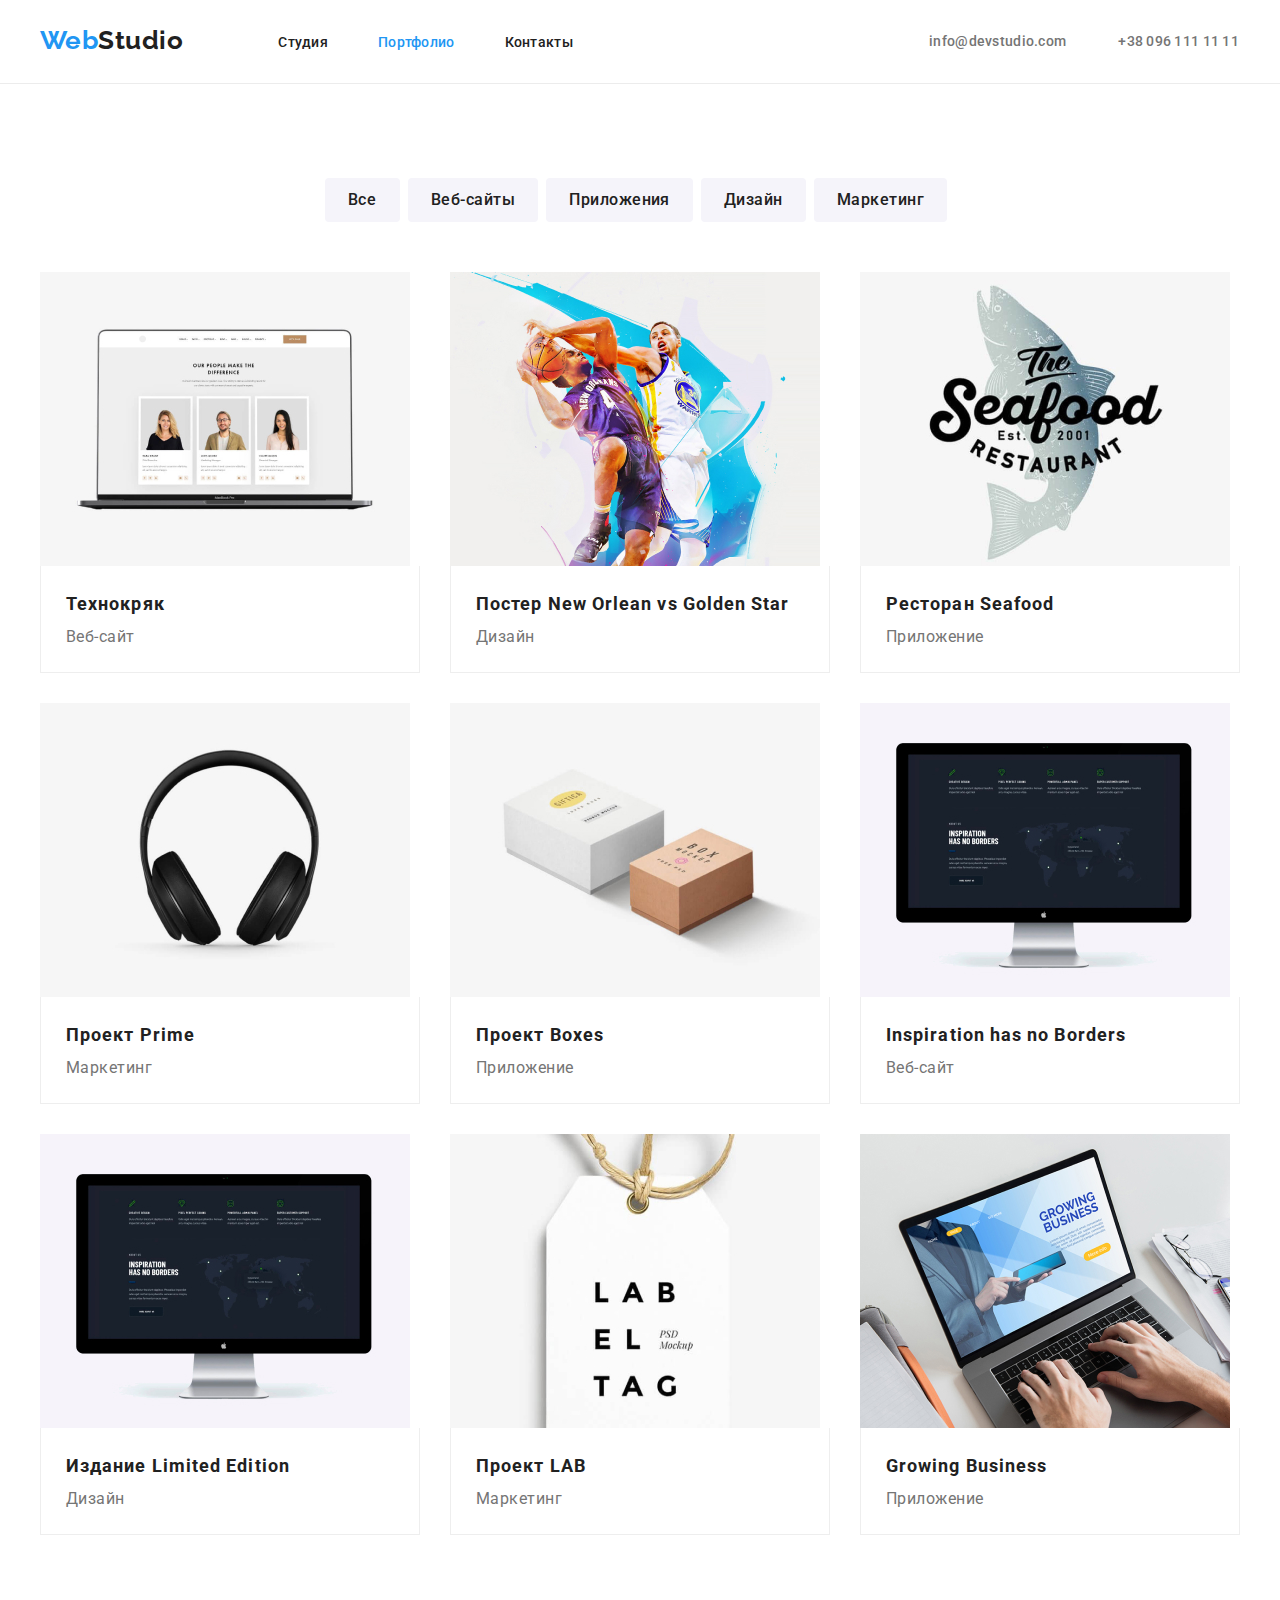
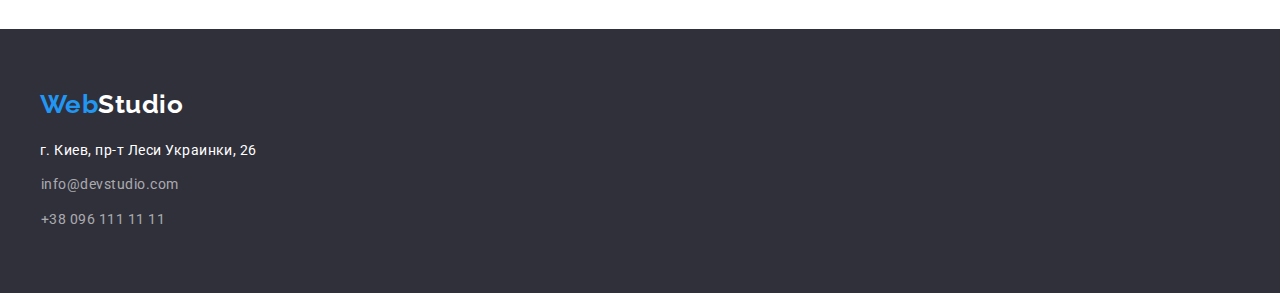
==== commit 7655312f: "Глобальні правки. Залив не той чорновий варіант" ====
--- a/portfolio.html
+++ b/portfolio.html
@@ -10,7 +10,8 @@
     <link
         href="https://fonts.googleapis.com/css2?family=Raleway:wght@700&family=Roboto:wght@400;500;700;900&display=swap"
         rel="stylesheet">
-    <link rel="stylesheet" href="https://cdnjs.cloudflare.com/ajax/libs/modern-normalize/1.1.0/modern-normalize.css">
+    <link rel="stylesheet" href="node_modules/modern-normalize/modern-normalize.css">
+
     <link rel="stylesheet" href="./css/styles.css" />
 </head>
 
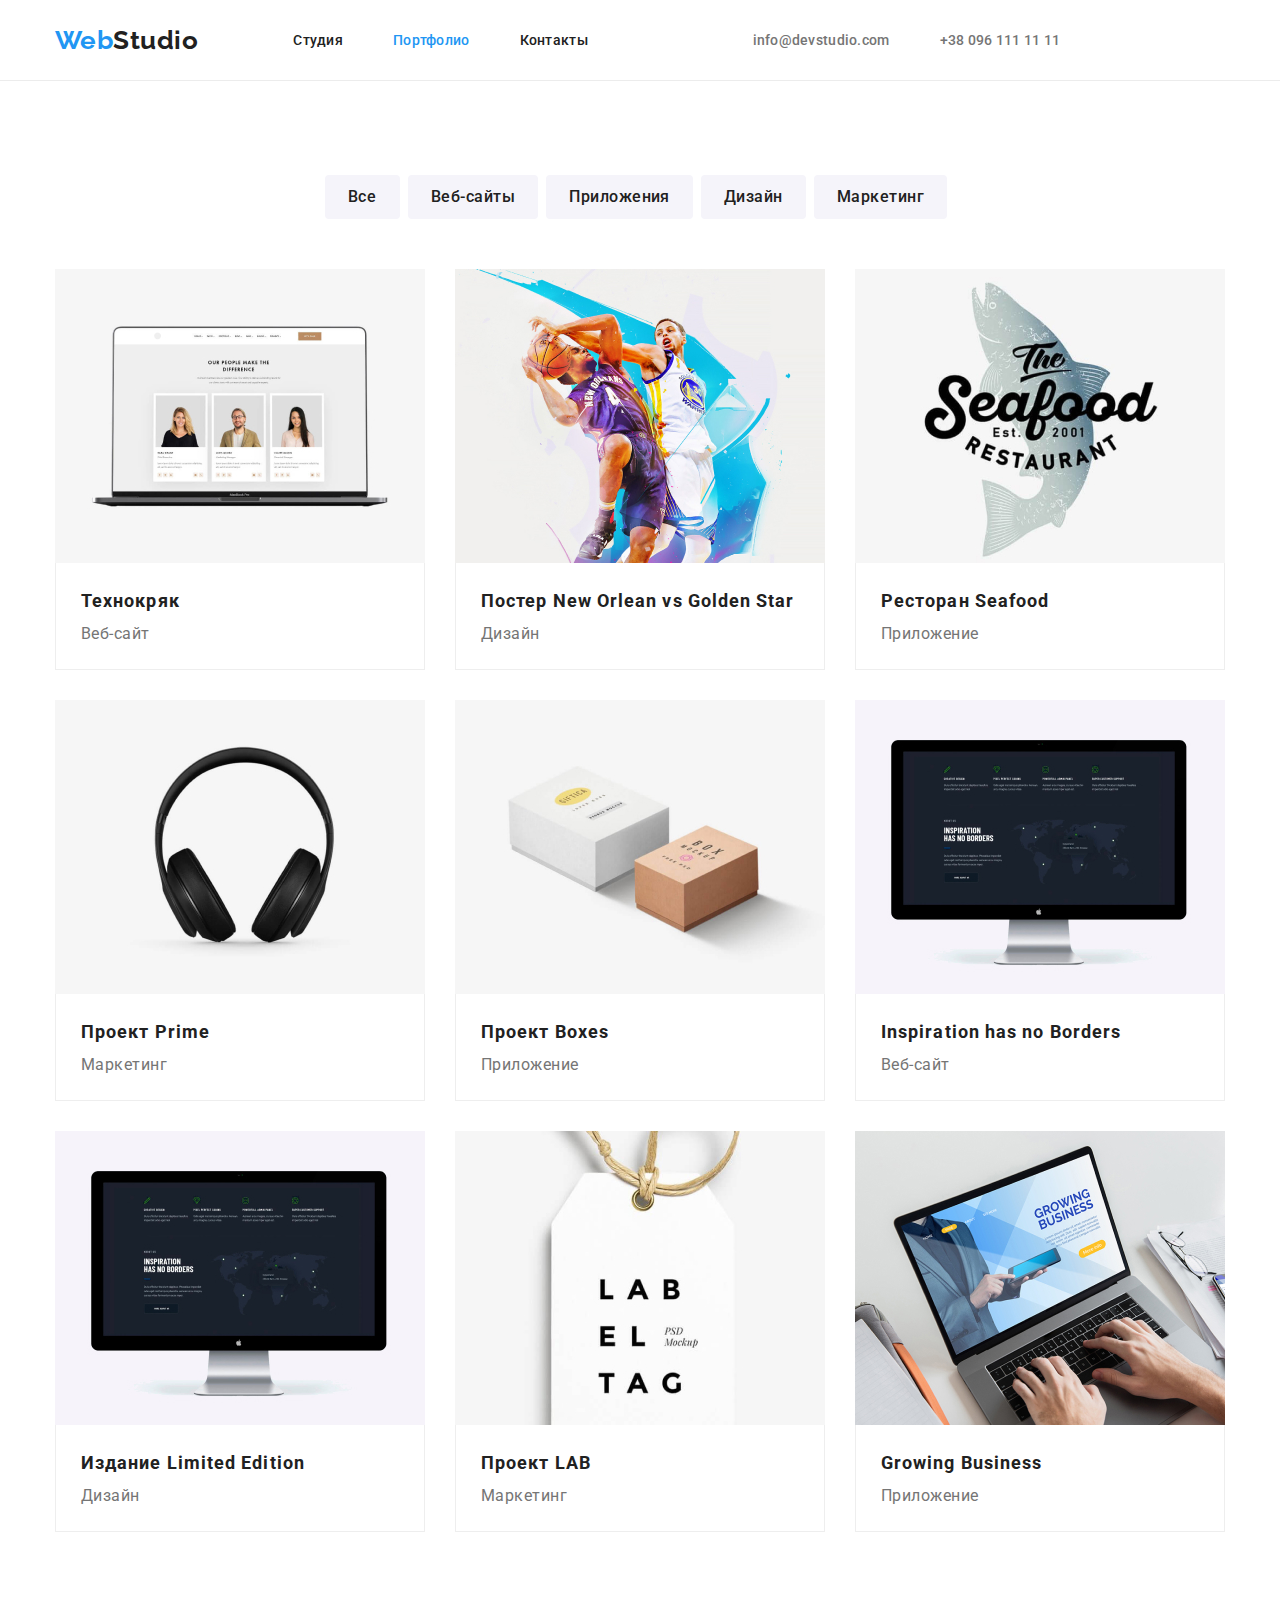
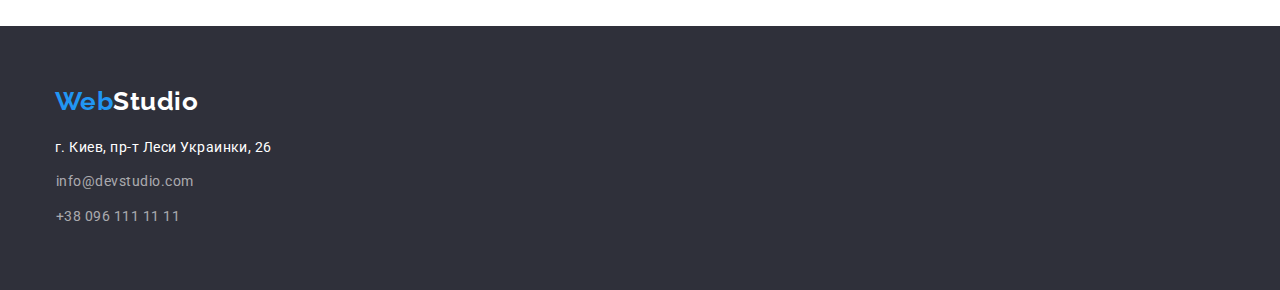
==== commit fb33be0e: "Правки меню, контейнера, підключення нормалайз" ====
--- a/portfolio.html
+++ b/portfolio.html
@@ -10,7 +10,8 @@
     <link
         href="https://fonts.googleapis.com/css2?family=Raleway:wght@700&family=Roboto:wght@400;500;700;900&display=swap"
         rel="stylesheet">
-    <link rel="stylesheet" href="node_modules/modern-normalize/modern-normalize.css">
+    <link rel="stylesheet"
+        href="https://cdnjs.cloudflare.com/ajax/libs/modern-normalize/1.1.0/modern-normalize.min.css">
 
     <link rel="stylesheet" href="./css/styles.css" />
 </head>
@@ -21,12 +22,20 @@
         <div class="container flex">
 
 
-            <nav class="nav flex">
+            <nav class="flex">
+                <!--nav  -->
                 <a href="./index.html" class="top-logo logo">
                     <span class="accent">Web</span>Studio
                 </a>
 
+
                 <ul class="site-nav list">
+                    <!--nav-menu -->
+                    <!-- -->
+
+
+
+
                     <li><a href="./index.html" class="link">Студия</a></li>
                     <li><a href="./portfolio.html" class="link current">Портфолио</a></li>
                     <li><a href="" class="link">Контакты</a></li>
@@ -34,8 +43,8 @@
             </nav>
 
             <ul class="telephone-maill-header list">
-                <li><a href="mailto:info@devstudio.com" class="button">info@devstudio.com</a></li>
-                <li><a href="tel:+380961111111" class="button">+38 096 111 11 11</a></li>
+                <li><a href="mailto:info@devstudio.com" class="button2 ">info@devstudio.com</a></li>
+                <li><a href="tel:+380961111111" class="button2 ">+38 096 111 11 11</a></li>
             </ul>
         </div>
     </header>
@@ -43,7 +52,7 @@
 
     <main class="section">
 
-        <!-- <h1>Список проектів портфоліо</h1> -->
+        <!-- **<h1>Список проектів портфоліо</h1>*** -->
 
 
         <section>
@@ -51,6 +60,8 @@
 
                 <!-- Фільтр -->
                 <ul class="filter flex list">
+
+
                     <li>
                         <button type="button" class="button secondary">Все</button>
                     </li>
@@ -168,6 +179,7 @@
                 </a>
 
                 <address class="address">
+
                     <p class="address-margin">г. Киев, пр-т Леси Украинки, 26</p>
                     <ul class="list">
                         <li class="address-margin"><a href="mailto:info@devstudio.com"
--- a/css/styles.css
+++ b/css/styles.css
@@ -8,6 +8,10 @@
   --special-background-color: #f5f4fa;
 }
 
+
+
+
+
 body {
   margin: 0;
   font-family: Roboto, sans-serif;
@@ -15,7 +19,6 @@
   color: var(--primary-text-color);
   letter-spacing: 0.03em;
 }
-
 h1,
 h2,
 h3,
@@ -26,38 +29,32 @@
   margin-top: 0;
   margin-bottom: 0;
 }
-
 ul,
 ol {
   margin-top: 0;
   margin-bottom: 0;
   padding-left: 0;
 }
-
 img {
   display: block;
 }
-
-/****************  COMPONENTS ************/
 
 .container {
   width: 1200px;
   padding-left: 15px;
   padding-right: 15px;
   margin: 0 auto;
-
-  /* outline: 2px solid tomato; */
-}
-
+  box-sizing: border-box;
+
+  
+}
 .list {
   list-style: none;
   padding: 0;
 }
-
 .unvisible {
   color: var(--primary-white-color);
 }
-
 .flex {
   display: flex;
   flex-direction: row;
@@ -70,10 +67,6 @@
 .no-margin {
   margin: 0;
 }
-
-/********************** END COMPONENTS*********************/
-
-/********************* BUTTONS*********************/
 
 .button {
   cursor: pointer;
@@ -102,7 +95,8 @@
 .button.secondary {
   color: var(--primary-text-color);
   background-color: var(--special-background-color);
-  /* background-color: transparent; */
+
+  
   font-family: inherit;
   font-weight: 500;
   font-size: 16px;
@@ -127,16 +121,13 @@
   background-color: var(--primary-white-color);
 }
 
-/****************END BUTTONS*****************/
-
-/**************** HEADER****************/
 .page-header {
   border-bottom: 1px solid #ececec;
 }
-
+/*
 .page-header li {
   padding: 32px 0;
-}
+}*/
 
 .top-logo {
   color: var(--title-text-color);
@@ -154,32 +145,56 @@
   color: var(--accent-color);
 }
 
-/**************** NAVIGATION ****************/
-
-.site-nav .link {
-  color: var(--primary-text-color);
-  font-weight: 500;
-  font-size: 14px;
+
+*.site-nav {
+  display: flex;
+
+  margin: auto 0;
+}*/
+.site-nav{ display:flex;}
+.site-nav :not(:last-child){margin-right: 50px;}
+
+.nav-menu{ display:flex;}
+.nav-menu :not(:last-child){margin-right: 50px;}
+
+.site-nav  {
+  color: var(--accent-color);
+}
+
+.link{font-weight: 500;
+  padding-top: 24px;
+padding-bottom: 25px;
+font-size: 14px;
   line-height: 1.14;
   letter-spacing: 0.02em;
   text-decoration: none;
-  margin-right: 50px;
-}
-
-.site-nav .link:hover,
-.site-nav .link:focus {
-  color: var(--accent-color);
-}
-
-.site-nav {
-  display: flex;
-  margin: auto 0;
-}
-
-.site-nav .link.current {
-  color: var(--accent-color);
-}
-
+  color: var(--primary-text-color);
+}
+
+.link2{font-weight: 500;
+  padding-top: 24px;
+padding-bottom: 25px;
+font-size: 14px;
+  line-height: 1.14;
+  letter-spacing: 0.02em;
+  
+ 
+}
+
+ .link:hover,
+ .link:focus {
+  color: var(--accent-color);
+}
+
+
+ .link.current {
+  color: var(--accent-color);
+}
+
+
+
+
+/*!!!!!!!!!!!!!!!!!!!!!!!!*/
 .telephone-maill-header {
   font-style: normal;
   font-weight: 500;
@@ -195,30 +210,48 @@
 .telephone-maill-header .button {
   color: var(--secondary-text-color);
   text-decoration: none;
-  margin-left: 50px;
-}
+  
+}
+.telephone-maill-header{ display:flex;
+  margin: auto ;
+}
+
+.telephone-maill-header :not(:last-child){margin-right: 50px;}
+
 
 .telephone-maill-header .button:hover,
 .telephone-maill-header .button:focus {
   color: var(--accent-color);
-}
-
-/**************** END NAVIGATION ****************/
-
-/**************** END HEADER ****************/
-
-/**************** HERO ****************/
+
+}
+
+.button2{
+    text-decoration: none; 
+  
+}
+.button2:hover, .button2:focus {
+  color: var(--accent-color);
+
+}
+.button2{
+font-weight: 500;
+padding-top: 24px;
+padding-bottom: 25px;
+
+
+font-size: 14px;
+line-height: 16px;
+letter-spacing: 0.02em;
+
+color: #757575;
+
+}
 
 .hero {
   background-color: var(--secondary-background-color);
   padding-bottom: 200px;
   padding-top: 200px;
   text-align: center;
-}
-
-.hero-content {
-  margin: 0 auto;
-  max-width: 700px;
 }
 .hero-title {
   color: var(--primary-white-color);
@@ -230,11 +263,14 @@
   /* margin: 0 auto; */
   margin-bottom: 30px;
 }
-
-/****************END HERO****************/
-
-/**************** SECTION****************/
-
+.hero-content {
+  margin: 0 auto;
+  max-width: 700px;
+}
+
+.section {
+  padding: 94px 0;
+}
 .section .title,
 .section-special-first .title {
   color: var(--title-text-color);
@@ -254,9 +290,6 @@
   margin-bottom: 50px;
 }
 
-.section {
-  padding: 94px 0;
-}
 
 .section-special-first {
   padding: 94px 0 47px 0;
@@ -265,10 +298,6 @@
 .section-special-second {
   padding: 47px 0 94px 0;
 }
-
-/**************** END SECTION ****************/
-
-/**************** FEATURES ****************/
 
 .feature-list .text {
   color: var(--secondary-text-color);
@@ -287,13 +316,9 @@
 .feature-list-item {
   margin-top: 30px;
   margin-left: 30px;
-  flex-basis: calc((100% - 120px) / 4);
-  /* width: 270px; */
-}
-
-/**************** END FEATURES *****************/
-
-/**************** SERVICES *****************/
+  /*flex-basis: calc((100% - 120px) / 4);*/
+   width: 270px; 
+}
 
 .services-list {
   display: inline-block;
@@ -309,10 +334,6 @@
   margin-top: 30px;
   flex-basis: calc((100% - 90px) / 3);
 }
-
-/**************** END SERVICES *****************/
-
-/****************EMPLOYEES *****************/
 
 .employees {
   background-color: var(--special-background-color);
@@ -360,9 +381,6 @@
   margin: 0;
 }
 
-/***************** END EMPLOYEES****************/
-
-/****************PORTFOLIO PROJECTS****************/
 
 .filter {
   align-items: center;
@@ -419,10 +437,6 @@
   margin: 0;
 }
 
-/**************** END PORTFOLIO PROJECTS ****************/
-
-/****************FOOTER ****************/
-
 .footer {
   background-color: var(--secondary-background-color);
   padding: 60px 0;
@@ -443,7 +457,6 @@
   color: var(--primary-white-color);
 }
 
-/*****************CONTACT INFORMATION ****************/
 
 .address {
   color: var(--primary-white-color);
@@ -466,6 +479,3 @@
 .address-margin {
   margin-bottom: 9px;
 }
-/****************END CONTACT INFORMATION****************/
-
-/****************END FOOTER****************/